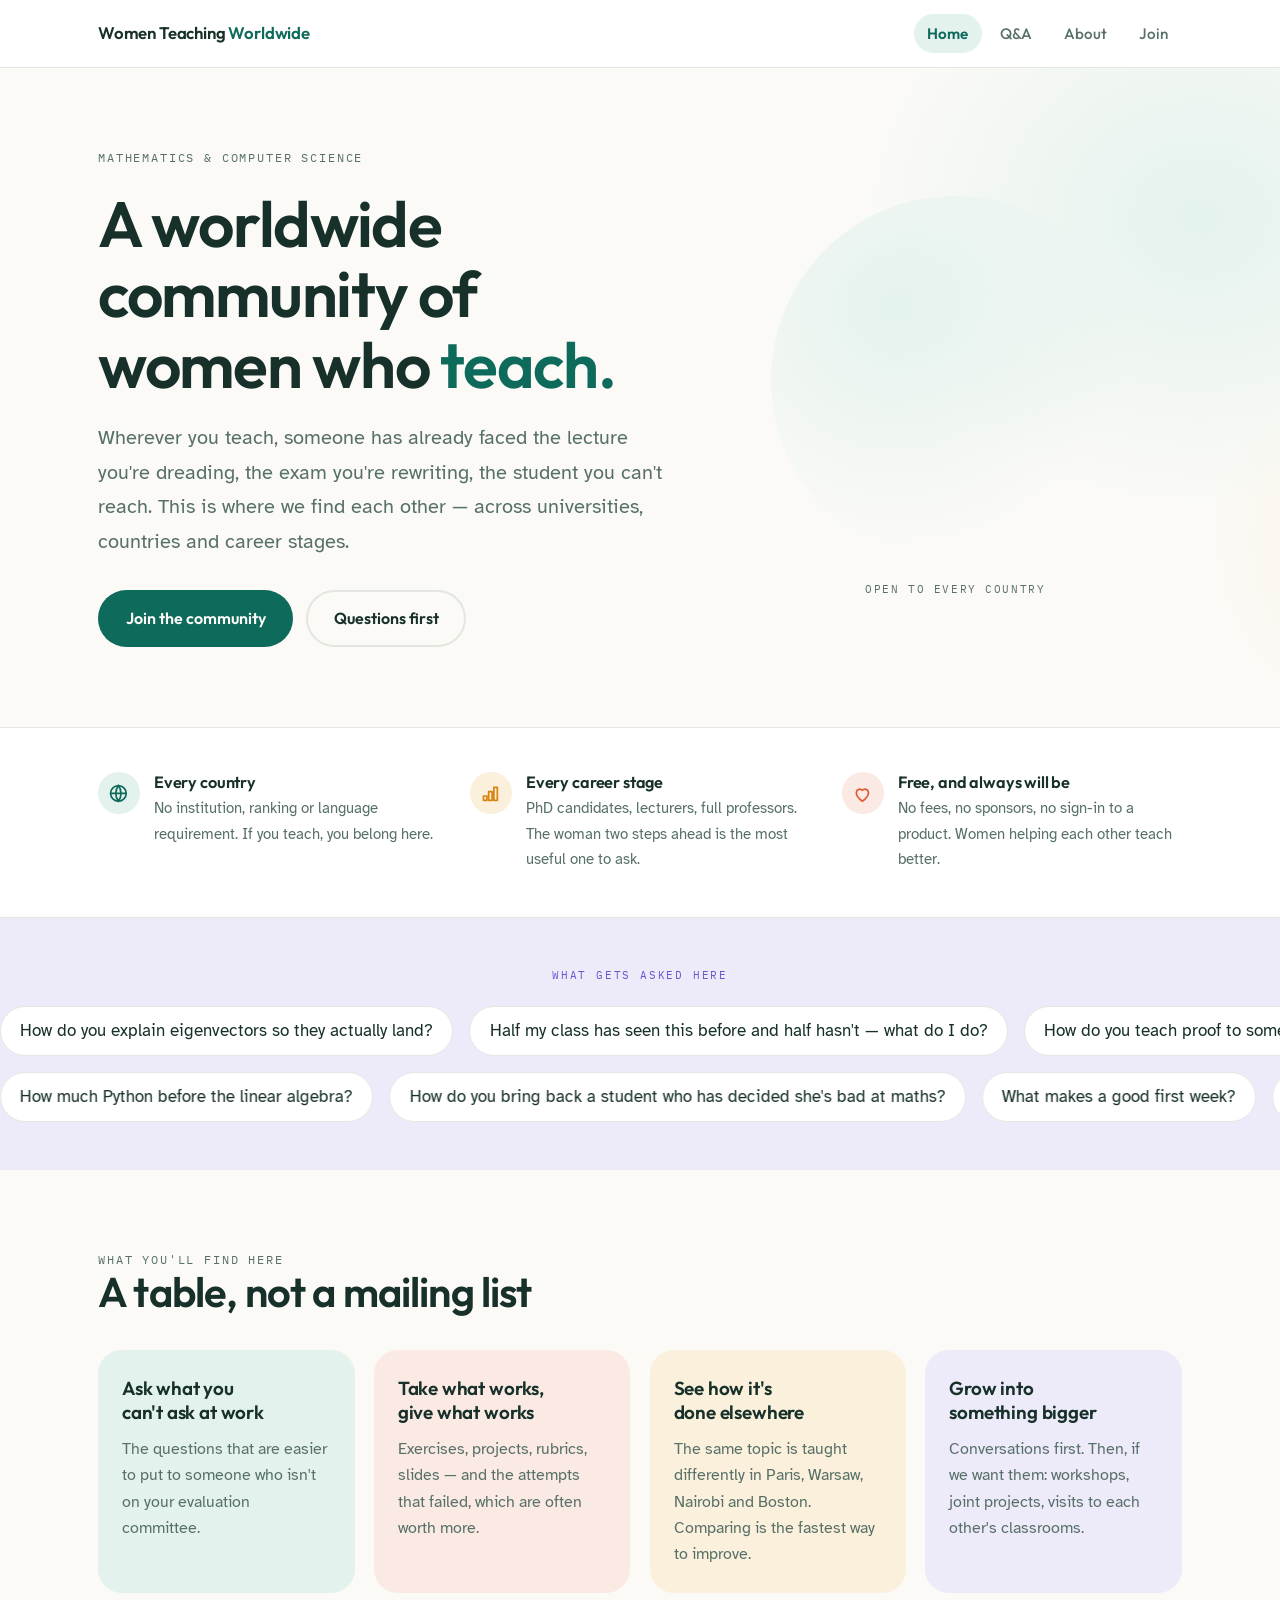
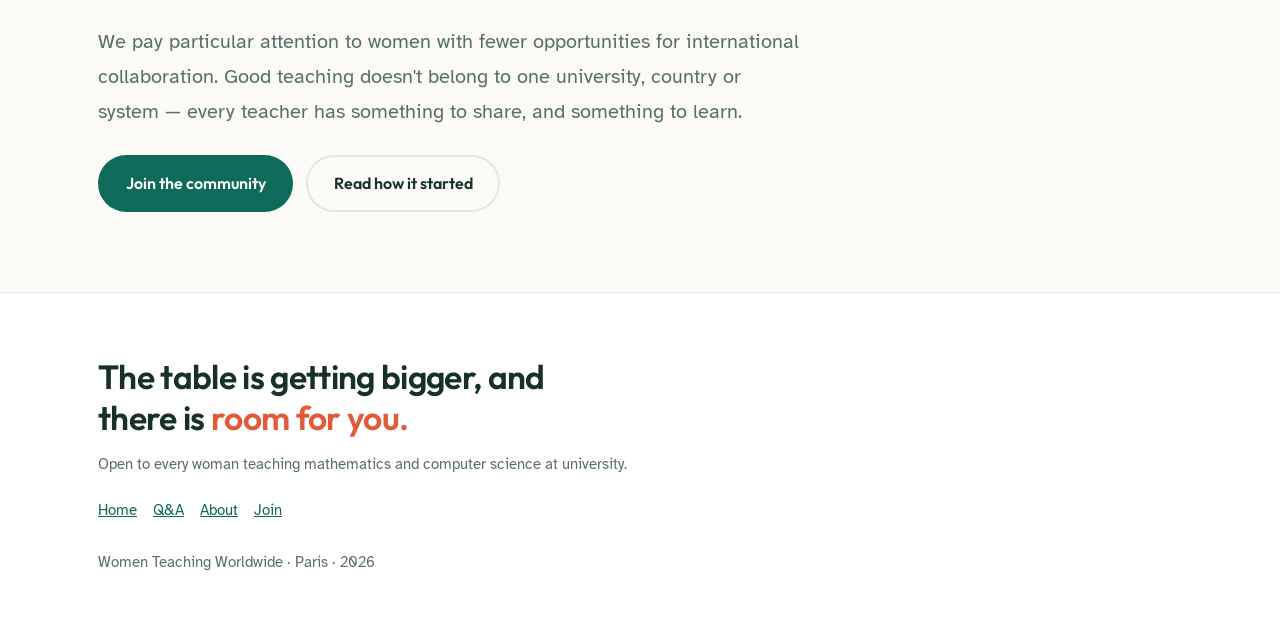
==== docs/index.html @ 77af55a8 "Drop monthly lunch, add WhatsApp and logo options, rewrite README" ====
<!doctype html>
<html lang="en">
<head>
<meta charset="utf-8">
<meta name="viewport" content="width=device-width,initial-scale=1,viewport-fit=cover">
<title>A worldwide community of women who teach · Women Teaching Worldwide</title>
<meta name="description" content="Open to every woman teaching mathematics and computer science at university.">
<meta property="og:title" content="A worldwide community of women who teach · Women Teaching Worldwide">
<meta property="og:description" content="Open to every woman teaching mathematics and computer science at university.">
<meta property="og:type" content="website">
<link rel="icon" href="data:image/svg+xml,<svg xmlns='http://www.w3.org/2000/svg' viewBox='0 0 32 32'><circle cx='16' cy='16' r='13' fill='none' stroke='%230E6A5B' stroke-width='3'/><circle cx='16' cy='16' r='4' fill='%23E25B38'/></svg>">
<link rel="preconnect" href="https://fonts.googleapis.com">
<link rel="preconnect" href="https://fonts.gstatic.com" crossorigin>
<link rel="stylesheet" href="https://fonts.googleapis.com/css2?family=Outfit:wght@400;500;600;700&family=Atkinson+Hyperlegible:ital,wght@0,400;0,700;1,400&family=IBM+Plex+Mono:wght@400;500&display=swap">
<link rel="stylesheet" href="static/style.css">
</head>
<body>

<header class="topbar">
  <div class="wrap">
    <a class="brand" href="index.html">Women Teaching <span>Worldwide</span></a>
    <nav class="nav"><a href="index.html" aria-current="page">Home</a><a href="qa.html">Q&A</a><a href="about.html">About</a><a href="join.html">Join</a></nav>
  </div>
</header>

<main>
<section class="welcome">
  <div class="wrap">
    <div class="welcome-grid">
      <div class="welcome-copy">
        <p class="eyebrow">Mathematics &amp; computer science</p>
        <h1>A worldwide community of women who <span class="hl">teach.</span></h1>
        <p class="lead">Wherever you teach, someone has already faced the lecture you're dreading, the exam you're rewriting, the student you can't reach. This is where we find each other — across universities, countries and career stages.</p>
        <div class="cta-row">
          <a class="btn btn-primary" href="join.html">Join the community</a>
          <a class="btn btn-ghost" href="qa.html">Questions first</a>
        </div>
      </div>
      <div class="globe-box">
        <div class="globe-shell"><canvas id="globe" aria-hidden="true"></canvas></div>
        <p class="globe-cap">Open to every country</p>
      </div>
    </div>
  </div>
</section>

<section class="promise">
  <div class="wrap">
    <div class="promise-grid">
      <div class="promise-item">
        <span class="pin" style="background:var(--wash-green)">
          <svg viewBox="0 0 24 24" fill="none" stroke="var(--green)" stroke-width="2" stroke-linecap="round" aria-hidden="true">
            <circle cx="12" cy="12" r="9"></circle><path d="M3 12h18"></path><path d="M12 3a15 15 0 0 1 0 18a15 15 0 0 1 0-18z"></path>
          </svg>
        </span>
        <div>
          <h3>Every country</h3>
          <p>No institution, ranking or language requirement. If you teach, you belong here.</p>
        </div>
      </div>
      <div class="promise-item">
        <span class="pin" style="background:var(--wash-mango)">
          <svg viewBox="0 0 24 24" fill="none" stroke="var(--mango)" stroke-width="2" stroke-linecap="round" stroke-linejoin="round" aria-hidden="true">
            <path d="M4 20h4v-5H4z"></path><path d="M10 20h4V10h-4z"></path><path d="M16 20h4V5h-4z"></path>
          </svg>
        </span>
        <div>
          <h3>Every career stage</h3>
          <p>PhD candidates, lecturers, full professors. The woman two steps ahead is the most useful one to ask.</p>
        </div>
      </div>
      <div class="promise-item">
        <span class="pin" style="background:var(--wash-coral)">
          <svg viewBox="0 0 24 24" fill="none" stroke="var(--coral)" stroke-width="2" stroke-linecap="round" stroke-linejoin="round" aria-hidden="true">
            <path d="M12 21s-7-4.6-7-10a4 4 0 0 1 7-2.6A4 4 0 0 1 19 11c0 5.4-7 10-7 10z"></path>
          </svg>
        </span>
        <div>
          <h3>Free, and always will be</h3>
          <p>No fees, no sponsors, no sign-in to a product. Women helping each other teach better.</p>
        </div>
      </div>
    </div>
  </div>
</section>

<section class="questions" aria-label="Questions members bring to the community">
  <p class="q-label">What gets asked here</p>
  <div class="track track-a">
    <span class="q">How do you explain eigenvectors so they actually land?</span>
    <span class="q">Half my class has seen this before and half hasn't — what do I do?</span>
    <span class="q">How do you teach proof to someone who has never written one?</span>
    <span class="q" aria-hidden="true">How do you explain eigenvectors so they actually land?</span>
    <span class="q" aria-hidden="true">Half my class has seen this before and half hasn't — what do I do?</span>
    <span class="q" aria-hidden="true">How do you teach proof to someone who has never written one?</span>
  </div>
  <div class="track track-b">
    <span class="q">How much Python before the linear algebra?</span>
    <span class="q">How do you bring back a student who has decided she's bad at maths?</span>
    <span class="q">What makes a good first week?</span>
    <span class="q" aria-hidden="true">How much Python before the linear algebra?</span>
    <span class="q" aria-hidden="true">How do you bring back a student who has decided she's bad at maths?</span>
    <span class="q" aria-hidden="true">What makes a good first week?</span>
  </div>
</section>

<section id="offer">
  <div class="wrap">
    <p class="eyebrow">What you'll find here</p>
    <h2>A table, not a mailing list</h2>
    <div class="cards">
      <div class="card-soft c-green">
        <h3>Ask what you can't ask at work</h3>
        <p>The questions that are easier to put to someone who isn't on your evaluation committee.</p>
      </div>
      <div class="card-soft c-coral">
        <h3>Take what works, give what works</h3>
        <p>Exercises, projects, rubrics, slides — and the attempts that failed, which are often worth more.</p>
      </div>
      <div class="card-soft c-mango">
        <h3>See how it's done elsewhere</h3>
        <p>The same topic is taught differently in Paris, Warsaw, Nairobi and Boston. Comparing is the fastest way to improve.</p>
      </div>
      <div class="card-soft c-lilac">
        <h3>Grow into something bigger</h3>
        <p>Conversations first. Then, if we want them: workshops, joint projects, visits to each other's classrooms.</p>
      </div>
    </div>
    <p class="lead" style="margin-top:2rem;max-width:44rem">We pay particular attention to women with fewer opportunities for international collaboration. Good teaching doesn't belong to one university, country or system — every teacher has something to share, and something to learn.</p>
    <div class="cta-row" style="margin-top:1.6rem">
      <a class="btn btn-primary" href="join.html">Join the community</a>
      <a class="btn btn-ghost" href="about.html">Read how it started</a>
    </div>
  </div>
</section>

</main>

<footer>
  <div class="wrap">
    <p class="sig">The table is getting bigger, and there is <em>room for you.</em></p>
    <p>Open to every woman teaching mathematics and computer science at university.</p>
    <nav class="foot-nav"><a href="index.html" aria-current="page">Home</a><a href="qa.html">Q&A</a><a href="about.html">About</a><a href="join.html">Join</a></nav>
    <p style="margin-top:.8rem">Women Teaching Worldwide · Paris · 2026</p>

  </div>
</footer>

<script src="static/globe.js"></script>
<script src="static/join.js"></script>
</body>
</html>
---- docs/static/style.css ----
/* Women Teaching Worldwide — one stylesheet for every page. */
:root{
  --bg:#FBFAF6; --surface:#FFFFFF; --line:#E4E7E1;
  --ink:#17302A; --ink-soft:#577068;
  --green:#0E6A5B; --coral:#E25B38; --mango:#D98511; --lilac:#6A57CE;
  --wash-green:#E4F2EE; --wash-coral:#FBEAE4; --wash-mango:#FBF0DC; --wash-lilac:#EDEAFA;
  --globe-dot:#0E6A5B;
  --display:"Outfit","Segoe UI",system-ui,sans-serif;
  --body:"Atkinson Hyperlegible","Helvetica Neue",Arial,sans-serif;
  --mono:"IBM Plex Mono",ui-monospace,Menlo,monospace;
  --maxw:70rem; --col:36rem;
  color-scheme:light;
}
@media (prefers-color-scheme:dark){
  :root:not([data-theme="light"]){
    --bg:#101614; --surface:#18211E; --line:#2A3632;
    --ink:#ECF3F0; --ink-soft:#9DB3AC;
    --green:#4FC7AE; --coral:#FF8E6B; --mango:#F3BD5E; --lilac:#A99BF2;
    --wash-green:#152824; --wash-coral:#2B1D18; --wash-mango:#2A2318; --wash-lilac:#1F1C33;
    --globe-dot:#4FC7AE;
    color-scheme:dark;
  }
}
*{box-sizing:border-box}
html,body{margin:0;padding:0}
body{
  background:var(--bg);color:var(--ink);
  font-family:var(--body);font-size:1.0625rem;line-height:1.7;
  -webkit-font-smoothing:antialiased;overflow-x:hidden;
}
img{max-width:100%}
.wrap{max-width:var(--maxw);margin-inline:auto;padding-inline:max(18px,env(safe-area-inset-left,0px))}
section > .wrap{padding-block:clamp(3rem,7vw,5rem)}
h1,h2,h3{font-family:var(--display);margin:0;text-wrap:balance;line-height:1.1;letter-spacing:-.02em}
h1{font-size:clamp(2.3rem,6vw,4rem);font-weight:600}
h2{font-size:clamp(1.7rem,3.8vw,2.6rem);font-weight:600}
h3{font-size:1.18rem;font-weight:600;line-height:1.3;letter-spacing:-.01em}
p{margin:0}
a{color:var(--green)}
.eyebrow{font-family:var(--mono);font-size:.72rem;letter-spacing:.16em;text-transform:uppercase;color:var(--ink-soft);margin:0}
.lead{font-size:clamp(1.08rem,2.1vw,1.28rem);color:var(--ink-soft);max-width:var(--col)}
.prose{display:flex;flex-direction:column;gap:1.1rem;max-width:var(--col)}
.prose p{color:var(--ink-soft)}
.prose p.strong{color:var(--ink);font-weight:700}

/* nav */
.topbar{background:var(--surface);border-bottom:1px solid var(--line);position:sticky;top:0;z-index:20}
.topbar .wrap{display:flex;align-items:center;justify-content:space-between;gap:1rem;padding-block:.9rem;flex-wrap:wrap}
.brand{font-family:var(--display);font-weight:600;font-size:1.05rem;color:var(--ink);text-decoration:none;letter-spacing:-.01em}
.brand span{color:var(--green)}
.nav{display:flex;gap:.3rem;flex-wrap:wrap}
.nav a{
  font-family:var(--display);font-weight:500;font-size:.95rem;color:var(--ink-soft);
  text-decoration:none;padding:.4rem .85rem;border-radius:2rem;
}
.nav a:hover{background:var(--wash-green);color:var(--green)}
.nav a[aria-current="page"]{background:var(--wash-green);color:var(--green);font-weight:600}

.btn{
  display:inline-block;font-family:var(--display);font-size:1rem;font-weight:600;
  padding:.8rem 1.6rem;border-radius:2.5rem;text-decoration:none;border:2px solid transparent;
  transition:transform .14s ease,border-color .14s ease,color .14s ease;cursor:pointer;
}
.btn:hover{transform:translateY(-2px)}
.btn-primary{background:var(--green);color:#FBFAF6}
@media (prefers-color-scheme:dark){:root:not([data-theme="light"]) .btn-primary{color:#101614}}
.btn-ghost{border-color:var(--line);color:var(--ink)}
.btn-ghost:hover{border-color:var(--green);color:var(--green)}
.cta-row{display:flex;flex-wrap:wrap;gap:.8rem;margin-top:.6rem}

/* welcome */
.welcome{position:relative;overflow:hidden}
.welcome::before{
  content:"";position:absolute;inset:-20% -20% auto auto;width:70rem;height:50rem;z-index:-1;
  background:radial-gradient(30rem 26rem at 70% 35%,var(--wash-green),transparent 70%),
             radial-gradient(24rem 20rem at 95% 75%,var(--wash-mango),transparent 70%);
}
.welcome-grid{display:grid;grid-template-columns:minmax(0,1.25fr) minmax(0,1fr);gap:clamp(2rem,5vw,4rem);align-items:center}
.welcome-copy{display:flex;flex-direction:column;gap:1.3rem;min-width:0}
.welcome h1 .hl{color:var(--green)}
.globe-box{min-width:0;display:flex;flex-direction:column;align-items:center;gap:1rem}
.globe-shell{position:relative;width:100%;max-width:23rem;aspect-ratio:1;border-radius:50%;
  background:radial-gradient(circle at 34% 30%,var(--wash-green),transparent 68%)}
.globe-shell canvas{width:100%;height:100%;display:block}
.globe-cap{font-family:var(--mono);font-size:.7rem;letter-spacing:.14em;text-transform:uppercase;color:var(--ink-soft);text-align:center}

/* promise */
.promise{background:var(--surface);border-block:1px solid var(--line)}
.promise > .wrap{padding-block:clamp(2rem,4vw,2.75rem)}
.promise-grid{display:grid;grid-template-columns:repeat(auto-fit,minmax(14rem,1fr));gap:1.5rem 2rem}
.promise-item{display:flex;gap:.9rem;align-items:flex-start;min-width:0}
.pin{flex:0 0 2.6rem;width:2.6rem;height:2.6rem;border-radius:50%;display:grid;place-items:center}
.pin svg{width:1.3rem;height:1.3rem;display:block}
.promise-item p{font-size:.95rem;color:var(--ink-soft)}
.promise-item h3{font-size:1.02rem;margin-bottom:.15rem}

/* cards */
.cards{display:grid;grid-template-columns:repeat(auto-fit,minmax(16rem,1fr));gap:1.2rem;margin-top:2.2rem}
.card-soft{border-radius:1.5rem;padding:1.6rem 1.5rem;display:flex;flex-direction:column;gap:.7rem;min-width:0}
.card-soft p{font-size:.97rem;color:var(--ink-soft)}
.c-green{background:var(--wash-green)}
.c-coral{background:var(--wash-coral)}
.c-mango{background:var(--wash-mango)}
.c-lilac{background:var(--wash-lilac)}

/* questions marquee */
.questions{background:var(--wash-lilac);overflow:hidden;position:relative;padding-block:clamp(2.2rem,4vw,3rem)}
.q-label{font-family:var(--mono);font-size:.7rem;letter-spacing:.16em;text-transform:uppercase;color:var(--lilac);text-align:center;margin:0 0 1.3rem}
.track{display:flex;width:max-content;gap:1rem;will-change:transform}
.track-a{animation:slide 58s linear infinite}
.track-b{animation:slide 72s linear infinite reverse;margin-top:1rem}
@keyframes slide{from{transform:translateX(0)}to{transform:translateX(-50%)}}
.questions:hover .track{animation-play-state:paused}
.q{font-family:var(--body);font-size:clamp(.92rem,1.8vw,1.05rem);white-space:nowrap;color:var(--ink);
  background:var(--surface);border:1px solid var(--line);border-radius:2rem;padding:.6rem 1.2rem}

/* story */
.story{background:var(--surface);border-block:1px solid var(--line)}
.quote{font-family:var(--display);font-weight:500;font-size:clamp(1.35rem,3.2vw,2rem);line-height:1.3;
  color:var(--ink);max-width:40rem;margin:1.6rem 0;padding:1.4rem 1.6rem;
  background:var(--wash-coral);border-radius:1.25rem 1.25rem 1.25rem .35rem}

/* people */
.people{display:grid;grid-template-columns:repeat(auto-fit,minmax(16rem,1fr));gap:2rem;margin-top:2.4rem}
.person{display:flex;gap:1.2rem;align-items:center;min-width:0}
.portrait{width:7rem;height:7rem;flex:0 0 7rem;border-radius:50%;overflow:hidden;background:var(--wash-mango);
  display:grid;place-items:center;border:4px solid var(--surface);box-shadow:0 10px 26px -16px rgba(0,0,0,.45)}
.portrait img{width:100%;height:100%;object-fit:cover;display:block}
.portrait span{font-family:var(--display);font-weight:600;font-size:1.9rem;color:var(--mango)}
.person-body{min-width:0;display:flex;flex-direction:column;gap:.25rem}
.person-role{font-family:var(--mono);font-size:.7rem;letter-spacing:.12em;text-transform:uppercase;color:var(--green)}
.person-body p:last-child{color:var(--ink-soft);font-size:.95rem}

/* q&a */
.qa-list{margin-top:2rem;display:flex;flex-direction:column;gap:.7rem;max-width:48rem}
details.qa{background:var(--surface);border:1px solid var(--line);border-radius:1rem;padding:0}
details.qa[open]{border-color:var(--green)}
details.qa summary{
  font-family:var(--display);font-weight:600;font-size:1.05rem;color:var(--ink);
  padding:1rem 1.3rem;cursor:pointer;list-style:none;display:flex;justify-content:space-between;gap:1rem;align-items:center;
}
details.qa summary::-webkit-details-marker{display:none}
details.qa summary::after{content:"+";font-family:var(--mono);color:var(--green);font-size:1.3rem;line-height:1;flex:0 0 auto}
details.qa[open] summary::after{content:"\2013"}
details.qa .answer{padding:0 1.3rem 1.2rem;color:var(--ink-soft);font-size:.99rem}
details.qa .answer p + p{margin-top:.8rem}
.qa-group{margin-top:2.5rem}
.qa-group h2{font-size:clamp(1.3rem,2.6vw,1.7rem)}

/* connect */
.connect{background:var(--wash-green)}
.connect .note{margin-top:1.5rem;padding:1.1rem 1.3rem;background:var(--surface);border-radius:1rem;
  font-size:.95rem;color:var(--ink-soft);max-width:44rem}
.chips{display:flex;flex-wrap:wrap;gap:.6rem;margin-top:1.2rem}
.chip{font-family:var(--display);font-weight:500;font-size:.92rem;padding:.5rem 1.1rem;border-radius:2rem;
  background:var(--surface);border:1px solid var(--line);color:var(--ink)}

/* form */
.card{background:var(--surface);border:1px solid var(--line);border-radius:1.5rem;
  padding:clamp(1.4rem,4vw,2.4rem);margin-top:2.2rem;max-width:46rem;
  box-shadow:0 30px 70px -50px rgba(0,0,0,.5)}
.field-grid{display:grid;grid-template-columns:repeat(auto-fit,minmax(13rem,1fr));gap:1.1rem}
.field{display:flex;flex-direction:column;gap:.4rem;min-width:0}
.field.full{grid-column:1/-1}
label,legend{font-family:var(--mono);font-size:.7rem;letter-spacing:.12em;text-transform:uppercase;color:var(--ink-soft)}
input[type=text],input[type=email],select,textarea{
  font-family:var(--body);font-size:1rem;color:var(--ink);background:var(--bg);
  border:1px solid var(--line);border-radius:.75rem;padding:.72rem .85rem;width:100%}
textarea{resize:vertical;min-height:5.5rem}
input:focus-visible,select:focus-visible,textarea:focus-visible,button:focus-visible,a:focus-visible,summary:focus-visible{
  outline:2px solid var(--green);outline-offset:2px}
fieldset{border:0;padding:0;margin:0;min-width:0}
.checks{display:flex;flex-wrap:wrap;gap:.55rem;margin-top:.6rem}
.checks label{display:inline-flex;align-items:center;gap:.5rem;font-family:var(--body);
  font-size:.92rem;text-transform:none;letter-spacing:0;color:var(--ink);
  border:1px solid var(--line);border-radius:2rem;padding:.42rem .95rem;cursor:pointer}
.checks label:hover{border-color:var(--green);background:var(--wash-green)}
.checks input{accent-color:var(--green);margin:0}
.form-foot{display:flex;flex-wrap:wrap;gap:.9rem;align-items:center;margin-top:1.6rem}
.status{font-size:.92rem;color:var(--ink-soft)}
.privacy{margin-top:1.6rem;padding-top:1.4rem;border-top:1px solid var(--line);font-size:.85rem;line-height:1.65;color:var(--ink-soft)}
.privacy strong{font-family:var(--mono);font-size:.7rem;letter-spacing:.12em;text-transform:uppercase;color:var(--green);display:block;margin-bottom:.5rem;font-weight:500}

/* contact */
.contact{background:var(--wash-mango)}
.contact-grid{display:grid;grid-template-columns:repeat(auto-fit,minmax(16rem,1fr));gap:1.2rem;margin-top:2rem}
.contact-card{background:var(--surface);border-radius:1.5rem;padding:1.7rem 1.6rem;min-width:0;display:flex;flex-direction:column;gap:.6rem}
.contact-card p{font-size:.97rem;color:var(--ink-soft)}
.mailbox{font-family:var(--mono);font-size:.9rem;background:var(--bg);border:1px solid var(--line);
  border-radius:.6rem;padding:.65rem .8rem;user-select:all;overflow-wrap:anywhere;color:var(--ink)}

/* footer */
footer{background:var(--surface);border-top:1px solid var(--line)}
footer .wrap{padding-block:clamp(2.5rem,6vw,4rem);display:flex;flex-direction:column;gap:.9rem;align-items:flex-start}
footer p{font-size:.92rem;color:var(--ink-soft)}
.sig{font-family:var(--display);font-weight:600;font-size:clamp(1.4rem,3.6vw,2.1rem);line-height:1.2;color:var(--ink);max-width:24ch;letter-spacing:-.02em}
.sig em{color:var(--coral);font-style:normal}
.foot-nav{display:flex;gap:1rem;flex-wrap:wrap;margin-top:.4rem}
.foot-nav a{font-size:.92rem}

@media (max-width:52rem){
  .welcome-grid{grid-template-columns:1fr}
  .globe-box{order:-1}
  .globe-shell{max-width:15rem}
}
@media (prefers-reduced-motion:reduce){
  *{animation:none!important;transition:none!important}
  .track{width:auto;flex-wrap:wrap;justify-content:center}
  .q{white-space:normal}
}

/* optional partner / institution logo in the footer */
.partner{display:flex;align-items:center;gap:.9rem;flex-wrap:wrap;margin-top:1.2rem;padding-top:1.2rem;border-top:1px solid var(--line);width:100%}
.partner img.partner-logo{height:2.6rem;width:auto;max-width:12rem;object-fit:contain}
@media (prefers-color-scheme:dark){:root:not([data-theme="light"]) .partner img.partner-logo{filter:brightness(0) invert(1);opacity:.85}}
.logo-caption{font-family:var(--mono);font-size:.7rem;letter-spacing:.12em;text-transform:uppercase;color:var(--ink-soft);margin:0}
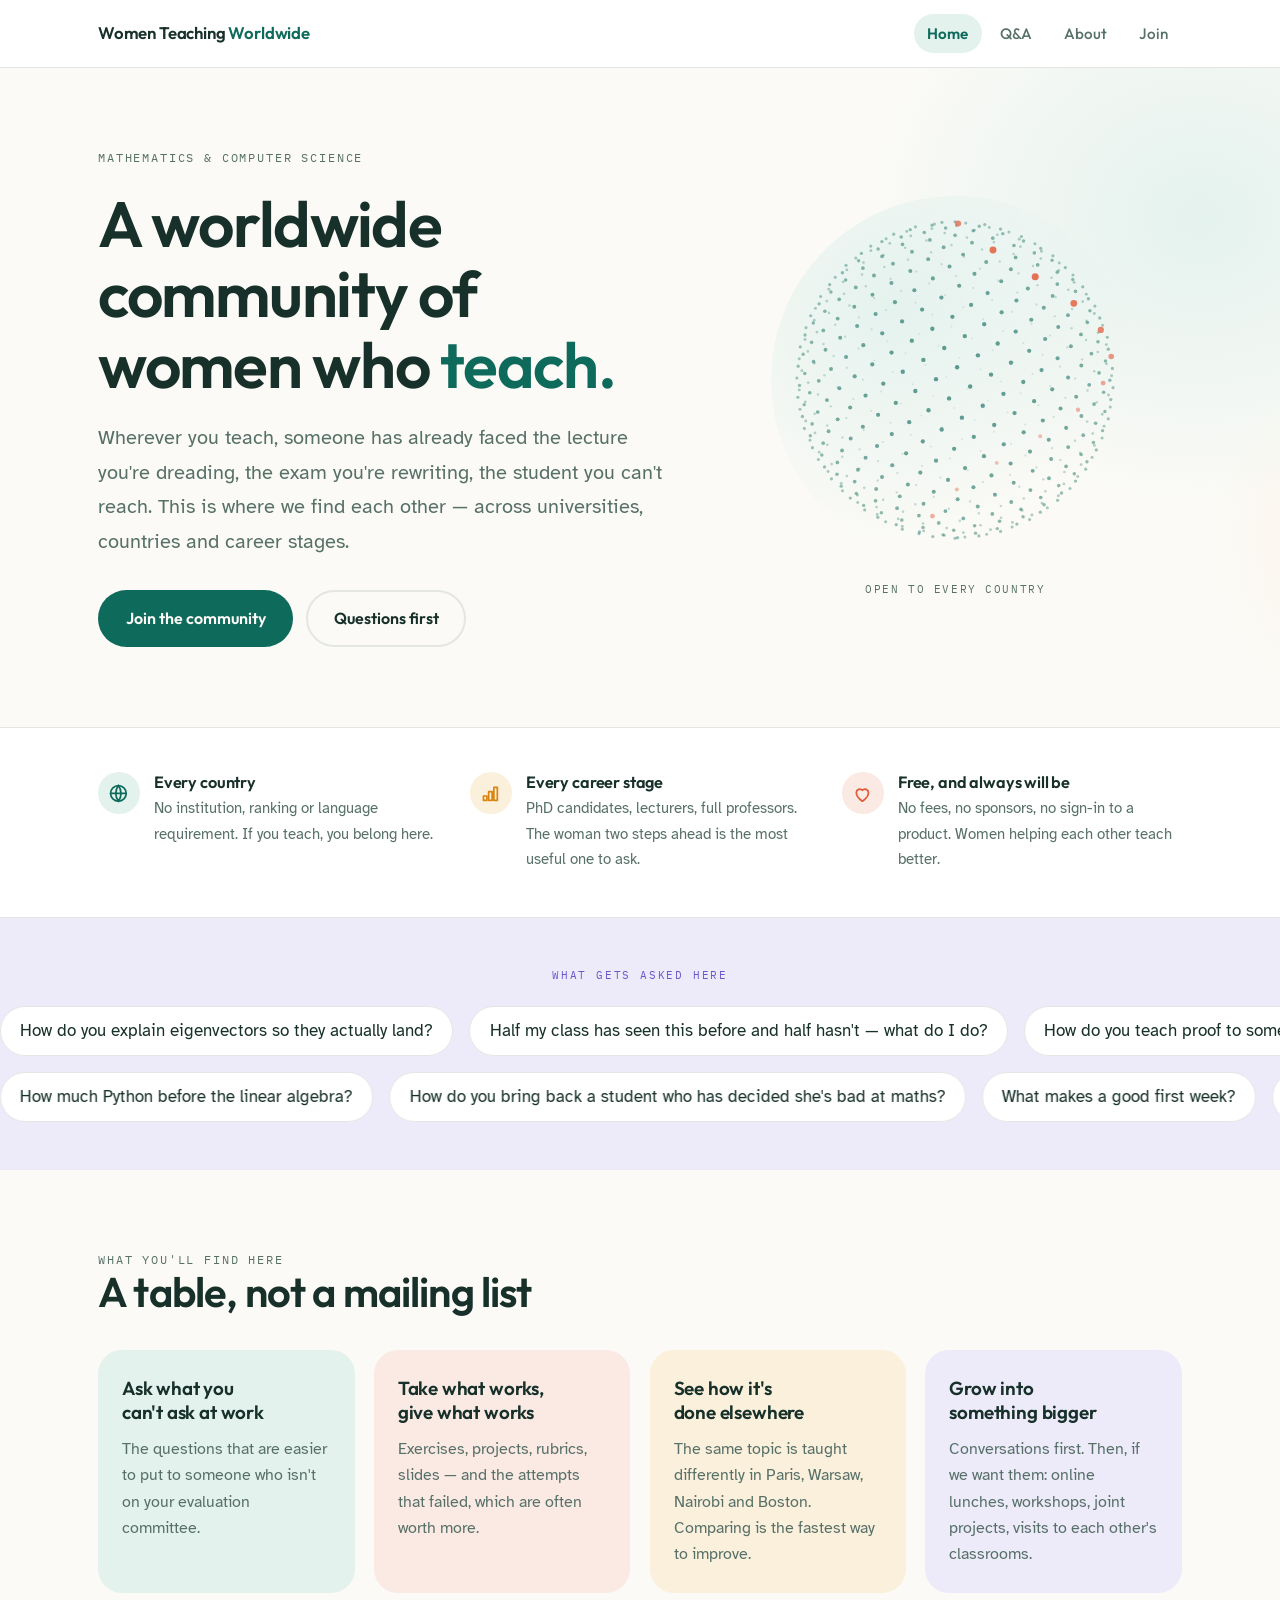
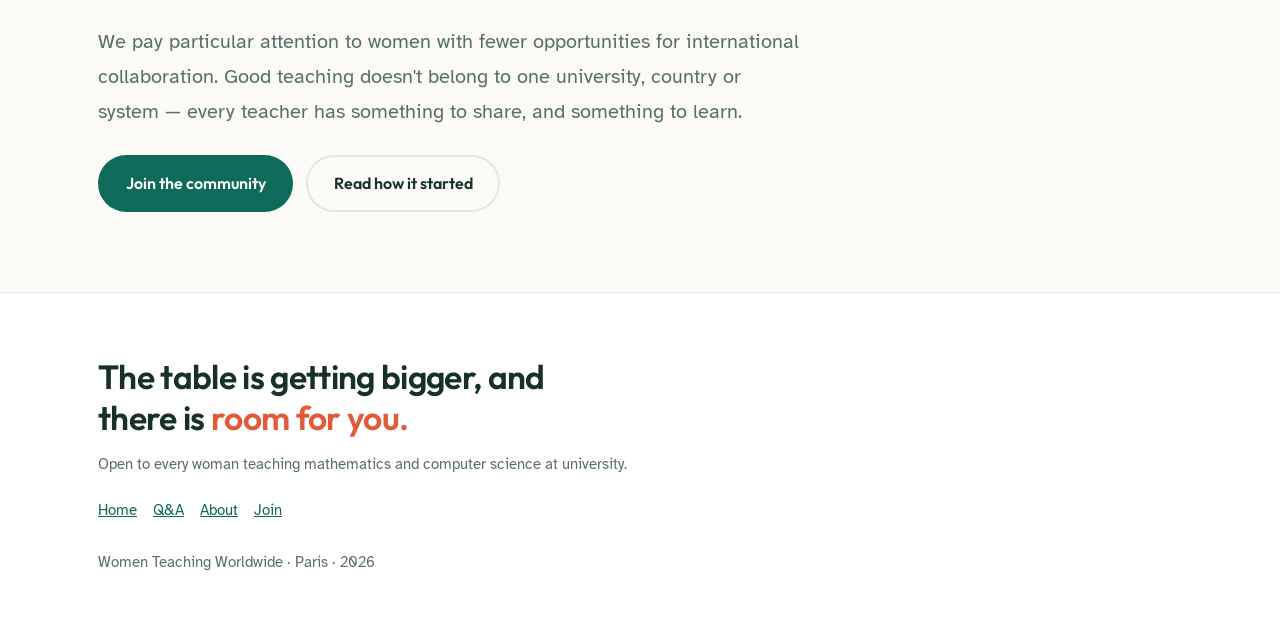
==== commit 211ae7c9: "Add Women Teaching Worldwide website A four-page static site (home, Q&A, about, join) generated by a" ====
--- a/docs/index.html
+++ b/docs/index.html
@@ -123,7 +123,7 @@
       </div>
       <div class="card-soft c-lilac">
         <h3>Grow into something bigger</h3>
-        <p>Conversations first. Then, if we want them: workshops, joint projects, visits to each other's classrooms.</p>
+        <p>Conversations first. Then, if we want them: online lunches, workshops, joint projects, visits to each other's classrooms.</p>
       </div>
     </div>
     <p class="lead" style="margin-top:2rem;max-width:44rem">We pay particular attention to women with fewer opportunities for international collaboration. Good teaching doesn't belong to one university, country or system — every teacher has something to share, and something to learn.</p>
@@ -142,7 +142,6 @@
     <p>Open to every woman teaching mathematics and computer science at university.</p>
     <nav class="foot-nav"><a href="index.html" aria-current="page">Home</a><a href="qa.html">Q&A</a><a href="about.html">About</a><a href="join.html">Join</a></nav>
     <p style="margin-top:.8rem">Women Teaching Worldwide · Paris · 2026</p>
-
   </div>
 </footer>
 
--- a/docs/static/style.css
+++ b/docs/static/style.css
@@ -208,9 +208,3 @@
   .track{width:auto;flex-wrap:wrap;justify-content:center}
   .q{white-space:normal}
 }
-
-/* optional partner / institution logo in the footer */
-.partner{display:flex;align-items:center;gap:.9rem;flex-wrap:wrap;margin-top:1.2rem;padding-top:1.2rem;border-top:1px solid var(--line);width:100%}
-.partner img.partner-logo{height:2.6rem;width:auto;max-width:12rem;object-fit:contain}
-@media (prefers-color-scheme:dark){:root:not([data-theme="light"]) .partner img.partner-logo{filter:brightness(0) invert(1);opacity:.85}}
-.logo-caption{font-family:var(--mono);font-size:.7rem;letter-spacing:.12em;text-transform:uppercase;color:var(--ink-soft);margin:0}
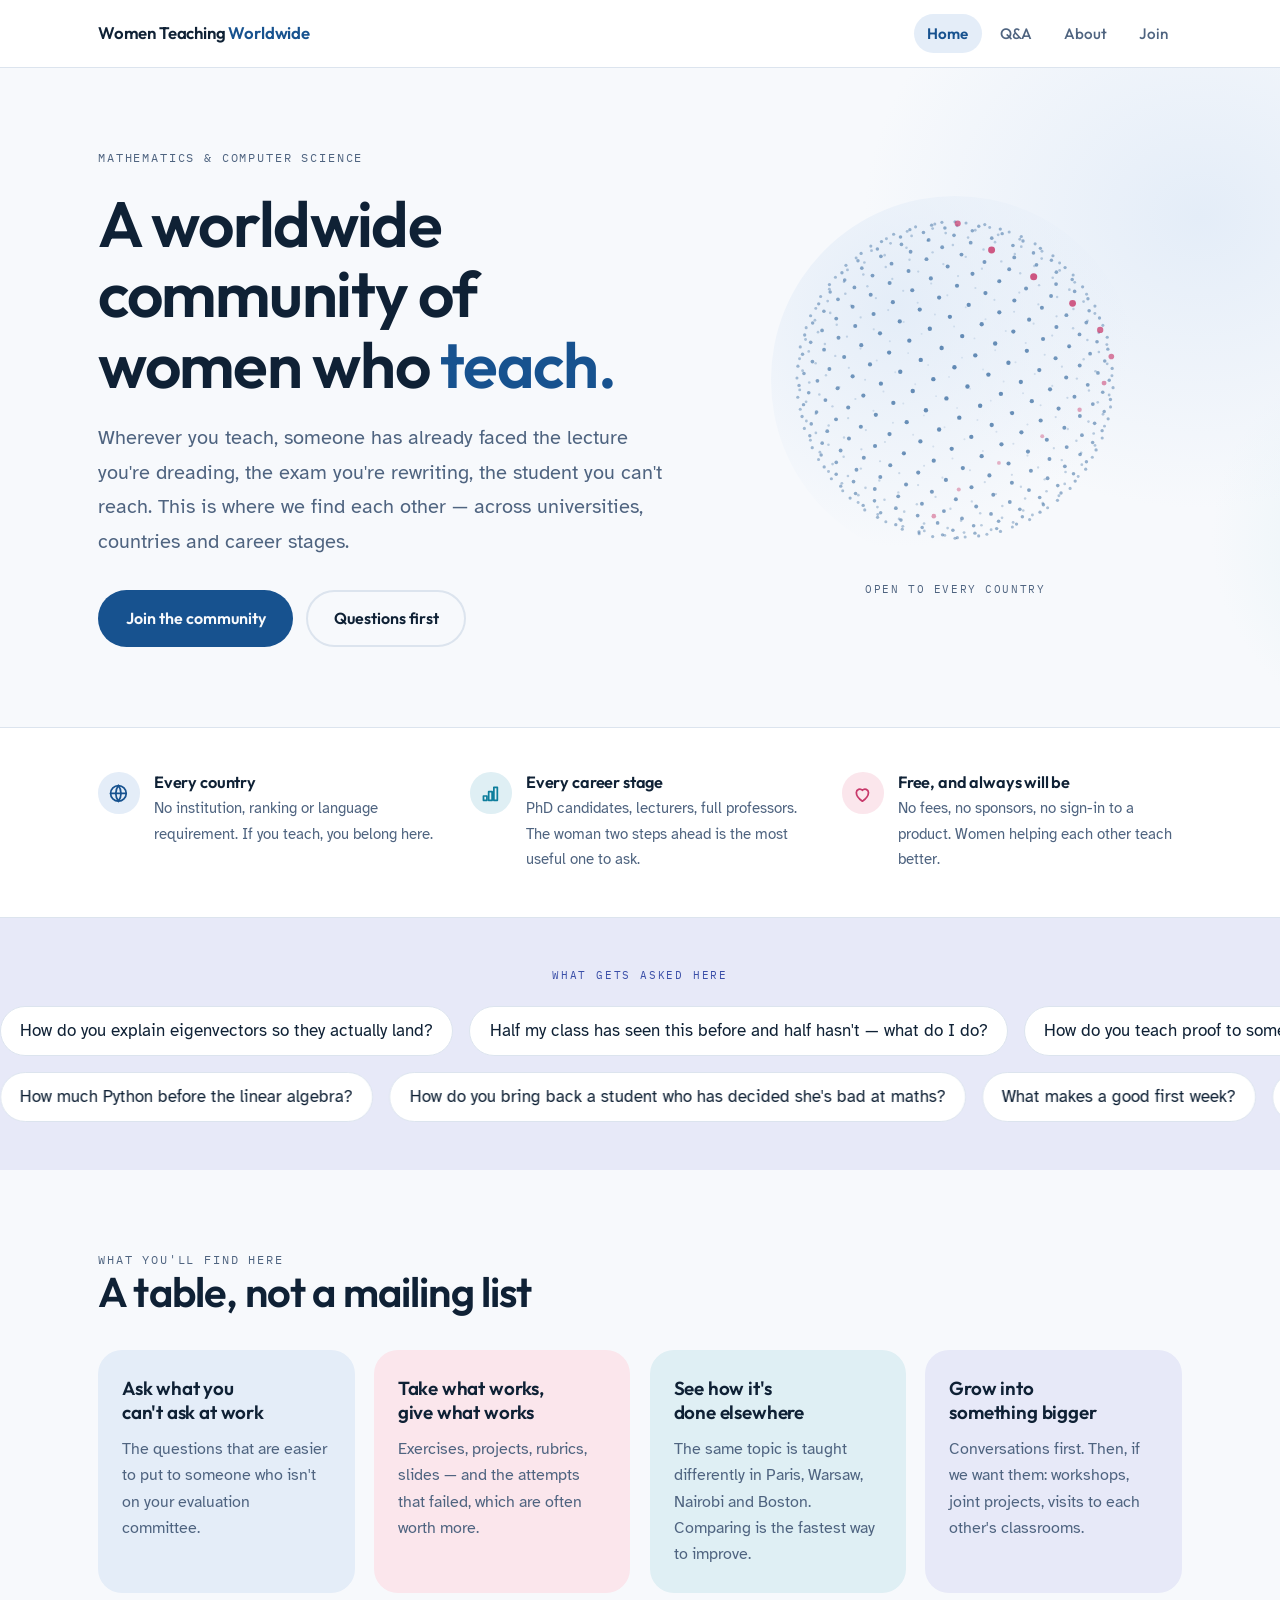
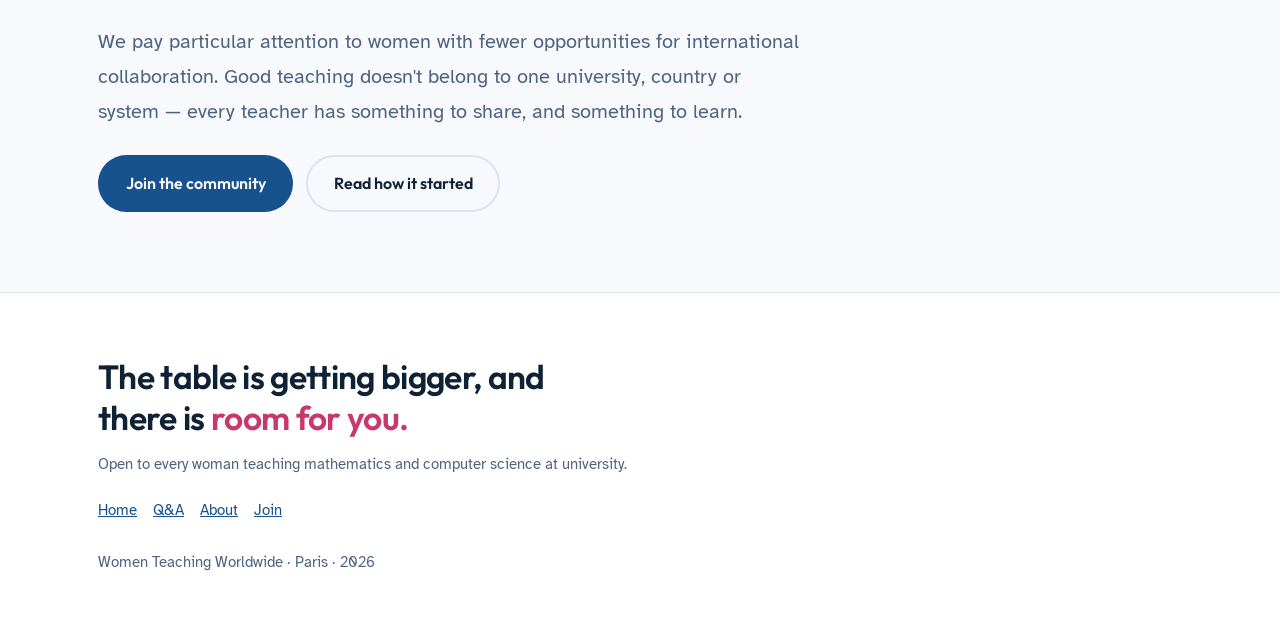
==== commit 5a29ea42: "Recolour the site to a blue palette" ====
--- a/docs/index.html
+++ b/docs/index.html
@@ -48,8 +48,8 @@
   <div class="wrap">
     <div class="promise-grid">
       <div class="promise-item">
-        <span class="pin" style="background:var(--wash-green)">
-          <svg viewBox="0 0 24 24" fill="none" stroke="var(--green)" stroke-width="2" stroke-linecap="round" aria-hidden="true">
+        <span class="pin" style="background:var(--wash-blue)">
+          <svg viewBox="0 0 24 24" fill="none" stroke="var(--blue)" stroke-width="2" stroke-linecap="round" aria-hidden="true">
             <circle cx="12" cy="12" r="9"></circle><path d="M3 12h18"></path><path d="M12 3a15 15 0 0 1 0 18a15 15 0 0 1 0-18z"></path>
           </svg>
         </span>
@@ -59,8 +59,8 @@
         </div>
       </div>
       <div class="promise-item">
-        <span class="pin" style="background:var(--wash-mango)">
-          <svg viewBox="0 0 24 24" fill="none" stroke="var(--mango)" stroke-width="2" stroke-linecap="round" stroke-linejoin="round" aria-hidden="true">
+        <span class="pin" style="background:var(--wash-cyan)">
+          <svg viewBox="0 0 24 24" fill="none" stroke="var(--cyan)" stroke-width="2" stroke-linecap="round" stroke-linejoin="round" aria-hidden="true">
             <path d="M4 20h4v-5H4z"></path><path d="M10 20h4V10h-4z"></path><path d="M16 20h4V5h-4z"></path>
           </svg>
         </span>
@@ -70,8 +70,8 @@
         </div>
       </div>
       <div class="promise-item">
-        <span class="pin" style="background:var(--wash-coral)">
-          <svg viewBox="0 0 24 24" fill="none" stroke="var(--coral)" stroke-width="2" stroke-linecap="round" stroke-linejoin="round" aria-hidden="true">
+        <span class="pin" style="background:var(--wash-rose)">
+          <svg viewBox="0 0 24 24" fill="none" stroke="var(--rose)" stroke-width="2" stroke-linecap="round" stroke-linejoin="round" aria-hidden="true">
             <path d="M12 21s-7-4.6-7-10a4 4 0 0 1 7-2.6A4 4 0 0 1 19 11c0 5.4-7 10-7 10z"></path>
           </svg>
         </span>
@@ -109,21 +109,21 @@
     <p class="eyebrow">What you'll find here</p>
     <h2>A table, not a mailing list</h2>
     <div class="cards">
-      <div class="card-soft c-green">
+      <div class="card-soft c-blue">
         <h3>Ask what you can't ask at work</h3>
         <p>The questions that are easier to put to someone who isn't on your evaluation committee.</p>
       </div>
-      <div class="card-soft c-coral">
+      <div class="card-soft c-rose">
         <h3>Take what works, give what works</h3>
         <p>Exercises, projects, rubrics, slides — and the attempts that failed, which are often worth more.</p>
       </div>
-      <div class="card-soft c-mango">
+      <div class="card-soft c-cyan">
         <h3>See how it's done elsewhere</h3>
         <p>The same topic is taught differently in Paris, Warsaw, Nairobi and Boston. Comparing is the fastest way to improve.</p>
       </div>
-      <div class="card-soft c-lilac">
+      <div class="card-soft c-indigo">
         <h3>Grow into something bigger</h3>
-        <p>Conversations first. Then, if we want them: online lunches, workshops, joint projects, visits to each other's classrooms.</p>
+        <p>Conversations first. Then, if we want them: workshops, joint projects, visits to each other's classrooms.</p>
       </div>
     </div>
     <p class="lead" style="margin-top:2rem;max-width:44rem">We pay particular attention to women with fewer opportunities for international collaboration. Good teaching doesn't belong to one university, country or system — every teacher has something to share, and something to learn.</p>
@@ -142,6 +142,7 @@
     <p>Open to every woman teaching mathematics and computer science at university.</p>
     <nav class="foot-nav"><a href="index.html" aria-current="page">Home</a><a href="qa.html">Q&A</a><a href="about.html">About</a><a href="join.html">Join</a></nav>
     <p style="margin-top:.8rem">Women Teaching Worldwide · Paris · 2026</p>
+
   </div>
 </footer>
 
--- a/docs/static/style.css
+++ b/docs/static/style.css
@@ -1,10 +1,10 @@
 /* Women Teaching Worldwide — one stylesheet for every page. */
 :root{
-  --bg:#FBFAF6; --surface:#FFFFFF; --line:#E4E7E1;
-  --ink:#17302A; --ink-soft:#577068;
-  --green:#0E6A5B; --coral:#E25B38; --mango:#D98511; --lilac:#6A57CE;
-  --wash-green:#E4F2EE; --wash-coral:#FBEAE4; --wash-mango:#FBF0DC; --wash-lilac:#EDEAFA;
-  --globe-dot:#0E6A5B;
+  --bg:#F7F9FC; --surface:#FFFFFF; --line:#DCE4EE;
+  --ink:#0F2135; --ink-soft:#4F6480;
+  --blue:#17528F; --rose:#C8396B; --cyan:#0E7E9C; --indigo:#3B4FA8;
+  --wash-blue:#E4EDF8; --wash-rose:#FBE6EC; --wash-cyan:#DFEFF4; --wash-indigo:#E7E9F8;
+  --globe-dot:#17528F;
   --display:"Outfit","Segoe UI",system-ui,sans-serif;
   --body:"Atkinson Hyperlegible","Helvetica Neue",Arial,sans-serif;
   --mono:"IBM Plex Mono",ui-monospace,Menlo,monospace;
@@ -13,11 +13,11 @@
 }
 @media (prefers-color-scheme:dark){
   :root:not([data-theme="light"]){
-    --bg:#101614; --surface:#18211E; --line:#2A3632;
-    --ink:#ECF3F0; --ink-soft:#9DB3AC;
-    --green:#4FC7AE; --coral:#FF8E6B; --mango:#F3BD5E; --lilac:#A99BF2;
-    --wash-green:#152824; --wash-coral:#2B1D18; --wash-mango:#2A2318; --wash-lilac:#1F1C33;
-    --globe-dot:#4FC7AE;
+    --bg:#0C131D; --surface:#131C28; --line:#253244;
+    --ink:#E9F0F8; --ink-soft:#93A6BC;
+    --blue:#74AEEC; --rose:#F2799F; --cyan:#4FC2DC; --indigo:#93A0F2;
+    --wash-blue:#102235; --wash-rose:#2A1724; --wash-cyan:#0F2430; --wash-indigo:#191C34;
+    --globe-dot:#74AEEC;
     color-scheme:dark;
   }
 }
@@ -36,7 +36,7 @@
 h2{font-size:clamp(1.7rem,3.8vw,2.6rem);font-weight:600}
 h3{font-size:1.18rem;font-weight:600;line-height:1.3;letter-spacing:-.01em}
 p{margin:0}
-a{color:var(--green)}
+a{color:var(--blue)}
 .eyebrow{font-family:var(--mono);font-size:.72rem;letter-spacing:.16em;text-transform:uppercase;color:var(--ink-soft);margin:0}
 .lead{font-size:clamp(1.08rem,2.1vw,1.28rem);color:var(--ink-soft);max-width:var(--col)}
 .prose{display:flex;flex-direction:column;gap:1.1rem;max-width:var(--col)}
@@ -47,14 +47,14 @@
 .topbar{background:var(--surface);border-bottom:1px solid var(--line);position:sticky;top:0;z-index:20}
 .topbar .wrap{display:flex;align-items:center;justify-content:space-between;gap:1rem;padding-block:.9rem;flex-wrap:wrap}
 .brand{font-family:var(--display);font-weight:600;font-size:1.05rem;color:var(--ink);text-decoration:none;letter-spacing:-.01em}
-.brand span{color:var(--green)}
+.brand span{color:var(--blue)}
 .nav{display:flex;gap:.3rem;flex-wrap:wrap}
 .nav a{
   font-family:var(--display);font-weight:500;font-size:.95rem;color:var(--ink-soft);
   text-decoration:none;padding:.4rem .85rem;border-radius:2rem;
 }
-.nav a:hover{background:var(--wash-green);color:var(--green)}
-.nav a[aria-current="page"]{background:var(--wash-green);color:var(--green);font-weight:600}
+.nav a:hover{background:var(--wash-blue);color:var(--blue)}
+.nav a[aria-current="page"]{background:var(--wash-blue);color:var(--blue);font-weight:600}
 
 .btn{
   display:inline-block;font-family:var(--display);font-size:1rem;font-weight:600;
@@ -62,25 +62,25 @@
   transition:transform .14s ease,border-color .14s ease,color .14s ease;cursor:pointer;
 }
 .btn:hover{transform:translateY(-2px)}
-.btn-primary{background:var(--green);color:#FBFAF6}
-@media (prefers-color-scheme:dark){:root:not([data-theme="light"]) .btn-primary{color:#101614}}
+.btn-primary{background:var(--blue);color:#F7F9FC}
+@media (prefers-color-scheme:dark){:root:not([data-theme="light"]) .btn-primary{color:#0C131D}}
 .btn-ghost{border-color:var(--line);color:var(--ink)}
-.btn-ghost:hover{border-color:var(--green);color:var(--green)}
+.btn-ghost:hover{border-color:var(--blue);color:var(--blue)}
 .cta-row{display:flex;flex-wrap:wrap;gap:.8rem;margin-top:.6rem}
 
 /* welcome */
 .welcome{position:relative;overflow:hidden}
 .welcome::before{
   content:"";position:absolute;inset:-20% -20% auto auto;width:70rem;height:50rem;z-index:-1;
-  background:radial-gradient(30rem 26rem at 70% 35%,var(--wash-green),transparent 70%),
-             radial-gradient(24rem 20rem at 95% 75%,var(--wash-mango),transparent 70%);
+  background:radial-gradient(30rem 26rem at 70% 35%,var(--wash-blue),transparent 70%),
+             radial-gradient(24rem 20rem at 95% 75%,var(--wash-cyan),transparent 70%);
 }
 .welcome-grid{display:grid;grid-template-columns:minmax(0,1.25fr) minmax(0,1fr);gap:clamp(2rem,5vw,4rem);align-items:center}
 .welcome-copy{display:flex;flex-direction:column;gap:1.3rem;min-width:0}
-.welcome h1 .hl{color:var(--green)}
+.welcome h1 .hl{color:var(--blue)}
 .globe-box{min-width:0;display:flex;flex-direction:column;align-items:center;gap:1rem}
 .globe-shell{position:relative;width:100%;max-width:23rem;aspect-ratio:1;border-radius:50%;
-  background:radial-gradient(circle at 34% 30%,var(--wash-green),transparent 68%)}
+  background:radial-gradient(circle at 34% 30%,var(--wash-blue),transparent 68%)}
 .globe-shell canvas{width:100%;height:100%;display:block}
 .globe-cap{font-family:var(--mono);font-size:.7rem;letter-spacing:.14em;text-transform:uppercase;color:var(--ink-soft);text-align:center}
 
@@ -98,14 +98,14 @@
 .cards{display:grid;grid-template-columns:repeat(auto-fit,minmax(16rem,1fr));gap:1.2rem;margin-top:2.2rem}
 .card-soft{border-radius:1.5rem;padding:1.6rem 1.5rem;display:flex;flex-direction:column;gap:.7rem;min-width:0}
 .card-soft p{font-size:.97rem;color:var(--ink-soft)}
-.c-green{background:var(--wash-green)}
-.c-coral{background:var(--wash-coral)}
-.c-mango{background:var(--wash-mango)}
-.c-lilac{background:var(--wash-lilac)}
+.c-blue{background:var(--wash-blue)}
+.c-rose{background:var(--wash-rose)}
+.c-cyan{background:var(--wash-cyan)}
+.c-indigo{background:var(--wash-indigo)}
 
 /* questions marquee */
-.questions{background:var(--wash-lilac);overflow:hidden;position:relative;padding-block:clamp(2.2rem,4vw,3rem)}
-.q-label{font-family:var(--mono);font-size:.7rem;letter-spacing:.16em;text-transform:uppercase;color:var(--lilac);text-align:center;margin:0 0 1.3rem}
+.questions{background:var(--wash-indigo);overflow:hidden;position:relative;padding-block:clamp(2.2rem,4vw,3rem)}
+.q-label{font-family:var(--mono);font-size:.7rem;letter-spacing:.16em;text-transform:uppercase;color:var(--indigo);text-align:center;margin:0 0 1.3rem}
 .track{display:flex;width:max-content;gap:1rem;will-change:transform}
 .track-a{animation:slide 58s linear infinite}
 .track-b{animation:slide 72s linear infinite reverse;margin-top:1rem}
@@ -118,29 +118,29 @@
 .story{background:var(--surface);border-block:1px solid var(--line)}
 .quote{font-family:var(--display);font-weight:500;font-size:clamp(1.35rem,3.2vw,2rem);line-height:1.3;
   color:var(--ink);max-width:40rem;margin:1.6rem 0;padding:1.4rem 1.6rem;
-  background:var(--wash-coral);border-radius:1.25rem 1.25rem 1.25rem .35rem}
+  background:var(--wash-rose);border-radius:1.25rem 1.25rem 1.25rem .35rem}
 
 /* people */
 .people{display:grid;grid-template-columns:repeat(auto-fit,minmax(16rem,1fr));gap:2rem;margin-top:2.4rem}
 .person{display:flex;gap:1.2rem;align-items:center;min-width:0}
-.portrait{width:7rem;height:7rem;flex:0 0 7rem;border-radius:50%;overflow:hidden;background:var(--wash-mango);
+.portrait{width:7rem;height:7rem;flex:0 0 7rem;border-radius:50%;overflow:hidden;background:var(--wash-cyan);
   display:grid;place-items:center;border:4px solid var(--surface);box-shadow:0 10px 26px -16px rgba(0,0,0,.45)}
 .portrait img{width:100%;height:100%;object-fit:cover;display:block}
-.portrait span{font-family:var(--display);font-weight:600;font-size:1.9rem;color:var(--mango)}
+.portrait span{font-family:var(--display);font-weight:600;font-size:1.9rem;color:var(--cyan)}
 .person-body{min-width:0;display:flex;flex-direction:column;gap:.25rem}
-.person-role{font-family:var(--mono);font-size:.7rem;letter-spacing:.12em;text-transform:uppercase;color:var(--green)}
+.person-role{font-family:var(--mono);font-size:.7rem;letter-spacing:.12em;text-transform:uppercase;color:var(--blue)}
 .person-body p:last-child{color:var(--ink-soft);font-size:.95rem}
 
 /* q&a */
 .qa-list{margin-top:2rem;display:flex;flex-direction:column;gap:.7rem;max-width:48rem}
 details.qa{background:var(--surface);border:1px solid var(--line);border-radius:1rem;padding:0}
-details.qa[open]{border-color:var(--green)}
+details.qa[open]{border-color:var(--blue)}
 details.qa summary{
   font-family:var(--display);font-weight:600;font-size:1.05rem;color:var(--ink);
   padding:1rem 1.3rem;cursor:pointer;list-style:none;display:flex;justify-content:space-between;gap:1rem;align-items:center;
 }
 details.qa summary::-webkit-details-marker{display:none}
-details.qa summary::after{content:"+";font-family:var(--mono);color:var(--green);font-size:1.3rem;line-height:1;flex:0 0 auto}
+details.qa summary::after{content:"+";font-family:var(--mono);color:var(--blue);font-size:1.3rem;line-height:1;flex:0 0 auto}
 details.qa[open] summary::after{content:"\2013"}
 details.qa .answer{padding:0 1.3rem 1.2rem;color:var(--ink-soft);font-size:.99rem}
 details.qa .answer p + p{margin-top:.8rem}
@@ -148,7 +148,7 @@
 .qa-group h2{font-size:clamp(1.3rem,2.6vw,1.7rem)}
 
 /* connect */
-.connect{background:var(--wash-green)}
+.connect{background:var(--wash-blue)}
 .connect .note{margin-top:1.5rem;padding:1.1rem 1.3rem;background:var(--surface);border-radius:1rem;
   font-size:.95rem;color:var(--ink-soft);max-width:44rem}
 .chips{display:flex;flex-wrap:wrap;gap:.6rem;margin-top:1.2rem}
@@ -168,21 +168,21 @@
   border:1px solid var(--line);border-radius:.75rem;padding:.72rem .85rem;width:100%}
 textarea{resize:vertical;min-height:5.5rem}
 input:focus-visible,select:focus-visible,textarea:focus-visible,button:focus-visible,a:focus-visible,summary:focus-visible{
-  outline:2px solid var(--green);outline-offset:2px}
+  outline:2px solid var(--blue);outline-offset:2px}
 fieldset{border:0;padding:0;margin:0;min-width:0}
 .checks{display:flex;flex-wrap:wrap;gap:.55rem;margin-top:.6rem}
 .checks label{display:inline-flex;align-items:center;gap:.5rem;font-family:var(--body);
   font-size:.92rem;text-transform:none;letter-spacing:0;color:var(--ink);
   border:1px solid var(--line);border-radius:2rem;padding:.42rem .95rem;cursor:pointer}
-.checks label:hover{border-color:var(--green);background:var(--wash-green)}
-.checks input{accent-color:var(--green);margin:0}
+.checks label:hover{border-color:var(--blue);background:var(--wash-blue)}
+.checks input{accent-color:var(--blue);margin:0}
 .form-foot{display:flex;flex-wrap:wrap;gap:.9rem;align-items:center;margin-top:1.6rem}
 .status{font-size:.92rem;color:var(--ink-soft)}
 .privacy{margin-top:1.6rem;padding-top:1.4rem;border-top:1px solid var(--line);font-size:.85rem;line-height:1.65;color:var(--ink-soft)}
-.privacy strong{font-family:var(--mono);font-size:.7rem;letter-spacing:.12em;text-transform:uppercase;color:var(--green);display:block;margin-bottom:.5rem;font-weight:500}
+.privacy strong{font-family:var(--mono);font-size:.7rem;letter-spacing:.12em;text-transform:uppercase;color:var(--blue);display:block;margin-bottom:.5rem;font-weight:500}
 
 /* contact */
-.contact{background:var(--wash-mango)}
+.contact{background:var(--wash-cyan)}
 .contact-grid{display:grid;grid-template-columns:repeat(auto-fit,minmax(16rem,1fr));gap:1.2rem;margin-top:2rem}
 .contact-card{background:var(--surface);border-radius:1.5rem;padding:1.7rem 1.6rem;min-width:0;display:flex;flex-direction:column;gap:.6rem}
 .contact-card p{font-size:.97rem;color:var(--ink-soft)}
@@ -194,7 +194,7 @@
 footer .wrap{padding-block:clamp(2.5rem,6vw,4rem);display:flex;flex-direction:column;gap:.9rem;align-items:flex-start}
 footer p{font-size:.92rem;color:var(--ink-soft)}
 .sig{font-family:var(--display);font-weight:600;font-size:clamp(1.4rem,3.6vw,2.1rem);line-height:1.2;color:var(--ink);max-width:24ch;letter-spacing:-.02em}
-.sig em{color:var(--coral);font-style:normal}
+.sig em{color:var(--rose);font-style:normal}
 .foot-nav{display:flex;gap:1rem;flex-wrap:wrap;margin-top:.4rem}
 .foot-nav a{font-size:.92rem}
 
@@ -208,3 +208,9 @@
   .track{width:auto;flex-wrap:wrap;justify-content:center}
   .q{white-space:normal}
 }
+
+/* optional partner / institution logo in the footer */
+.partner{display:flex;align-items:center;gap:.9rem;flex-wrap:wrap;margin-top:1.2rem;padding-top:1.2rem;border-top:1px solid var(--line);width:100%}
+.partner img.partner-logo{height:2.6rem;width:auto;max-width:12rem;object-fit:contain}
+@media (prefers-color-scheme:dark){:root:not([data-theme="light"]) .partner img.partner-logo{filter:brightness(0) invert(1);opacity:.85}}
+.logo-caption{font-family:var(--mono);font-size:.7rem;letter-spacing:.12em;text-transform:uppercase;color:var(--ink-soft);margin:0}
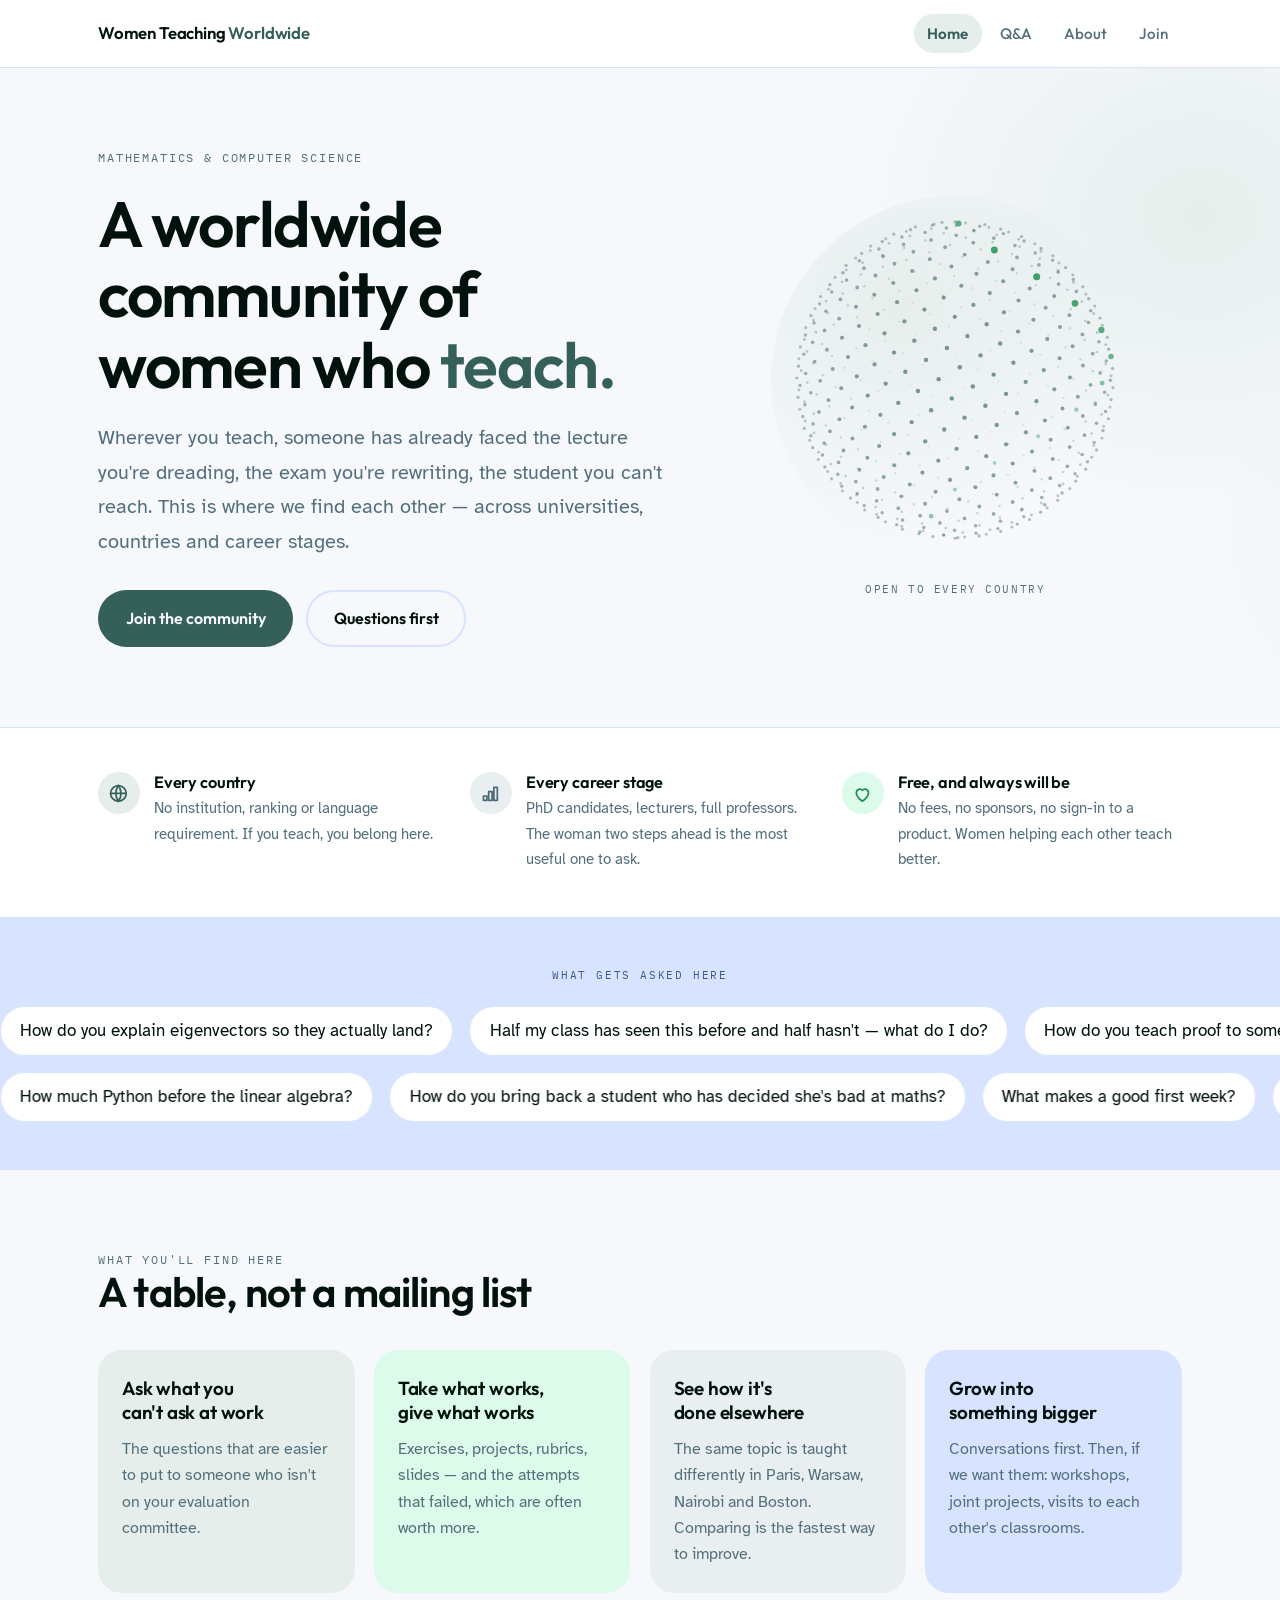
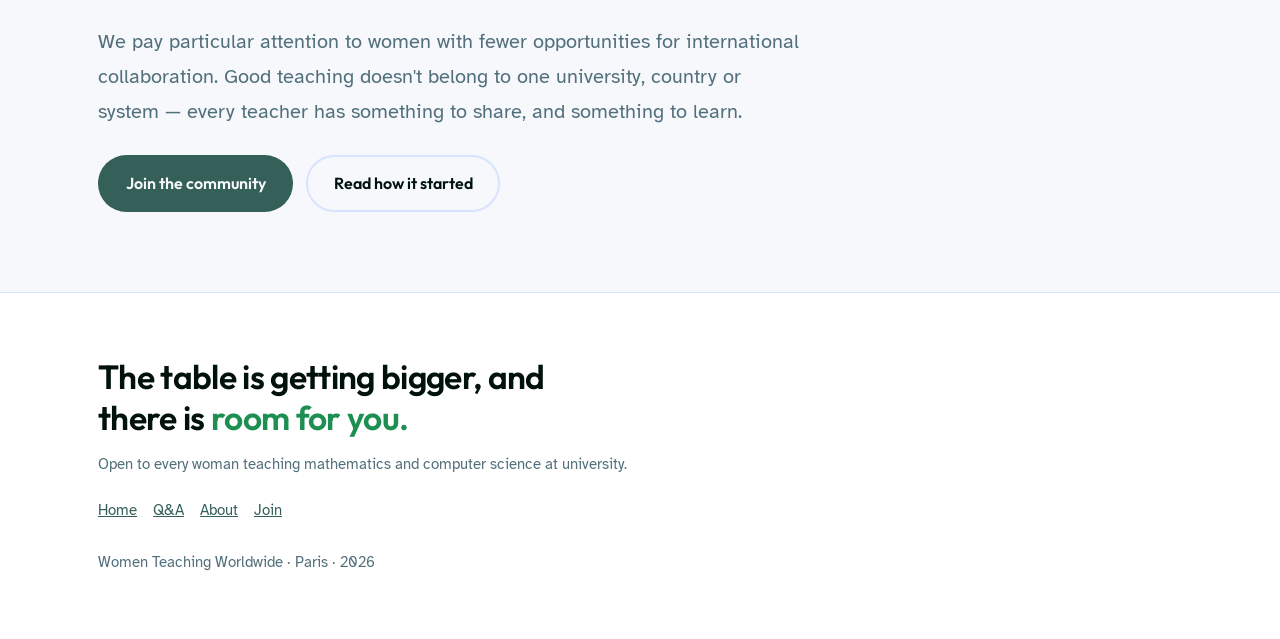
==== commit 2dfa54dd: "Recolour the site to the sea / slate / spring-green palette" ====
--- a/docs/index.html
+++ b/docs/index.html
@@ -48,8 +48,8 @@
   <div class="wrap">
     <div class="promise-grid">
       <div class="promise-item">
-        <span class="pin" style="background:var(--wash-blue)">
-          <svg viewBox="0 0 24 24" fill="none" stroke="var(--blue)" stroke-width="2" stroke-linecap="round" aria-hidden="true">
+        <span class="pin" style="background:var(--wash-sea)">
+          <svg viewBox="0 0 24 24" fill="none" stroke="var(--sea)" stroke-width="2" stroke-linecap="round" aria-hidden="true">
             <circle cx="12" cy="12" r="9"></circle><path d="M3 12h18"></path><path d="M12 3a15 15 0 0 1 0 18a15 15 0 0 1 0-18z"></path>
           </svg>
         </span>
@@ -59,8 +59,8 @@
         </div>
       </div>
       <div class="promise-item">
-        <span class="pin" style="background:var(--wash-cyan)">
-          <svg viewBox="0 0 24 24" fill="none" stroke="var(--cyan)" stroke-width="2" stroke-linecap="round" stroke-linejoin="round" aria-hidden="true">
+        <span class="pin" style="background:var(--wash-slate)">
+          <svg viewBox="0 0 24 24" fill="none" stroke="var(--slate)" stroke-width="2" stroke-linecap="round" stroke-linejoin="round" aria-hidden="true">
             <path d="M4 20h4v-5H4z"></path><path d="M10 20h4V10h-4z"></path><path d="M16 20h4V5h-4z"></path>
           </svg>
         </span>
@@ -70,8 +70,8 @@
         </div>
       </div>
       <div class="promise-item">
-        <span class="pin" style="background:var(--wash-rose)">
-          <svg viewBox="0 0 24 24" fill="none" stroke="var(--rose)" stroke-width="2" stroke-linecap="round" stroke-linejoin="round" aria-hidden="true">
+        <span class="pin" style="background:var(--wash-spark)">
+          <svg viewBox="0 0 24 24" fill="none" stroke="var(--spark)" stroke-width="2" stroke-linecap="round" stroke-linejoin="round" aria-hidden="true">
             <path d="M12 21s-7-4.6-7-10a4 4 0 0 1 7-2.6A4 4 0 0 1 19 11c0 5.4-7 10-7 10z"></path>
           </svg>
         </span>
@@ -109,19 +109,19 @@
     <p class="eyebrow">What you'll find here</p>
     <h2>A table, not a mailing list</h2>
     <div class="cards">
-      <div class="card-soft c-blue">
+      <div class="card-soft c-sea">
         <h3>Ask what you can't ask at work</h3>
         <p>The questions that are easier to put to someone who isn't on your evaluation committee.</p>
       </div>
-      <div class="card-soft c-rose">
+      <div class="card-soft c-spark">
         <h3>Take what works, give what works</h3>
         <p>Exercises, projects, rubrics, slides — and the attempts that failed, which are often worth more.</p>
       </div>
-      <div class="card-soft c-cyan">
+      <div class="card-soft c-slate">
         <h3>See how it's done elsewhere</h3>
         <p>The same topic is taught differently in Paris, Warsaw, Nairobi and Boston. Comparing is the fastest way to improve.</p>
       </div>
-      <div class="card-soft c-indigo">
+      <div class="card-soft c-mist">
         <h3>Grow into something bigger</h3>
         <p>Conversations first. Then, if we want them: workshops, joint projects, visits to each other's classrooms.</p>
       </div>
--- a/docs/static/style.css
+++ b/docs/static/style.css
@@ -1,10 +1,10 @@
 /* Women Teaching Worldwide — one stylesheet for every page. */
 :root{
-  --bg:#F7F9FC; --surface:#FFFFFF; --line:#DCE4EE;
-  --ink:#0F2135; --ink-soft:#4F6480;
-  --blue:#17528F; --rose:#C8396B; --cyan:#0E7E9C; --indigo:#3B4FA8;
-  --wash-blue:#E4EDF8; --wash-rose:#FBE6EC; --wash-cyan:#DFEFF4; --wash-indigo:#E7E9F8;
-  --globe-dot:#17528F;
+  --bg:#F6F8FC; --surface:#FFFFFF; --line:#D8E4FF;
+  --ink:#00120B; --ink-soft:#52707C;
+  --sea:#35605A; --spark:#1E8F52; --slate:#4E6B77; --mist:#3C5A8F;
+  --wash-sea:#E6EEEC; --wash-spark:#DDFBEA; --wash-slate:#E9EEF1; --wash-mist:#D8E4FF;
+  --globe-dot:#35605A;
   --display:"Outfit","Segoe UI",system-ui,sans-serif;
   --body:"Atkinson Hyperlegible","Helvetica Neue",Arial,sans-serif;
   --mono:"IBM Plex Mono",ui-monospace,Menlo,monospace;
@@ -13,11 +13,11 @@
 }
 @media (prefers-color-scheme:dark){
   :root:not([data-theme="light"]){
-    --bg:#0C131D; --surface:#131C28; --line:#253244;
-    --ink:#E9F0F8; --ink-soft:#93A6BC;
-    --blue:#74AEEC; --rose:#F2799F; --cyan:#4FC2DC; --indigo:#93A0F2;
-    --wash-blue:#102235; --wash-rose:#2A1724; --wash-cyan:#0F2430; --wash-indigo:#191C34;
-    --globe-dot:#74AEEC;
+    --bg:#00120B; --surface:#0A1C16; --line:#1D342C;
+    --ink:#D8E4FF; --ink-soft:#6B818C;
+    --sea:#31E981; --spark:#7CEFAF; --slate:#9FB3BE; --mist:#AFC6FF;
+    --wash-sea:#0A2219; --wash-spark:#0C2A1C; --wash-slate:#121F24; --wash-mist:#141C2E;
+    --globe-dot:#31E981;
     color-scheme:dark;
   }
 }
@@ -36,7 +36,7 @@
 h2{font-size:clamp(1.7rem,3.8vw,2.6rem);font-weight:600}
 h3{font-size:1.18rem;font-weight:600;line-height:1.3;letter-spacing:-.01em}
 p{margin:0}
-a{color:var(--blue)}
+a{color:var(--sea)}
 .eyebrow{font-family:var(--mono);font-size:.72rem;letter-spacing:.16em;text-transform:uppercase;color:var(--ink-soft);margin:0}
 .lead{font-size:clamp(1.08rem,2.1vw,1.28rem);color:var(--ink-soft);max-width:var(--col)}
 .prose{display:flex;flex-direction:column;gap:1.1rem;max-width:var(--col)}
@@ -47,14 +47,14 @@
 .topbar{background:var(--surface);border-bottom:1px solid var(--line);position:sticky;top:0;z-index:20}
 .topbar .wrap{display:flex;align-items:center;justify-content:space-between;gap:1rem;padding-block:.9rem;flex-wrap:wrap}
 .brand{font-family:var(--display);font-weight:600;font-size:1.05rem;color:var(--ink);text-decoration:none;letter-spacing:-.01em}
-.brand span{color:var(--blue)}
+.brand span{color:var(--sea)}
 .nav{display:flex;gap:.3rem;flex-wrap:wrap}
 .nav a{
   font-family:var(--display);font-weight:500;font-size:.95rem;color:var(--ink-soft);
   text-decoration:none;padding:.4rem .85rem;border-radius:2rem;
 }
-.nav a:hover{background:var(--wash-blue);color:var(--blue)}
-.nav a[aria-current="page"]{background:var(--wash-blue);color:var(--blue);font-weight:600}
+.nav a:hover{background:var(--wash-sea);color:var(--sea)}
+.nav a[aria-current="page"]{background:var(--wash-sea);color:var(--sea);font-weight:600}
 
 .btn{
   display:inline-block;font-family:var(--display);font-size:1rem;font-weight:600;
@@ -62,25 +62,25 @@
   transition:transform .14s ease,border-color .14s ease,color .14s ease;cursor:pointer;
 }
 .btn:hover{transform:translateY(-2px)}
-.btn-primary{background:var(--blue);color:#F7F9FC}
-@media (prefers-color-scheme:dark){:root:not([data-theme="light"]) .btn-primary{color:#0C131D}}
+.btn-primary{background:var(--sea);color:#F6F8FC}
+@media (prefers-color-scheme:dark){:root:not([data-theme="light"]) .btn-primary{color:#00120B}}
 .btn-ghost{border-color:var(--line);color:var(--ink)}
-.btn-ghost:hover{border-color:var(--blue);color:var(--blue)}
+.btn-ghost:hover{border-color:var(--sea);color:var(--sea)}
 .cta-row{display:flex;flex-wrap:wrap;gap:.8rem;margin-top:.6rem}
 
 /* welcome */
 .welcome{position:relative;overflow:hidden}
 .welcome::before{
   content:"";position:absolute;inset:-20% -20% auto auto;width:70rem;height:50rem;z-index:-1;
-  background:radial-gradient(30rem 26rem at 70% 35%,var(--wash-blue),transparent 70%),
-             radial-gradient(24rem 20rem at 95% 75%,var(--wash-cyan),transparent 70%);
+  background:radial-gradient(30rem 26rem at 70% 35%,var(--wash-sea),transparent 70%),
+             radial-gradient(24rem 20rem at 95% 75%,var(--wash-slate),transparent 70%);
 }
 .welcome-grid{display:grid;grid-template-columns:minmax(0,1.25fr) minmax(0,1fr);gap:clamp(2rem,5vw,4rem);align-items:center}
 .welcome-copy{display:flex;flex-direction:column;gap:1.3rem;min-width:0}
-.welcome h1 .hl{color:var(--blue)}
+.welcome h1 .hl{color:var(--sea)}
 .globe-box{min-width:0;display:flex;flex-direction:column;align-items:center;gap:1rem}
 .globe-shell{position:relative;width:100%;max-width:23rem;aspect-ratio:1;border-radius:50%;
-  background:radial-gradient(circle at 34% 30%,var(--wash-blue),transparent 68%)}
+  background:radial-gradient(circle at 34% 30%,var(--wash-sea),transparent 68%)}
 .globe-shell canvas{width:100%;height:100%;display:block}
 .globe-cap{font-family:var(--mono);font-size:.7rem;letter-spacing:.14em;text-transform:uppercase;color:var(--ink-soft);text-align:center}
 
@@ -98,14 +98,14 @@
 .cards{display:grid;grid-template-columns:repeat(auto-fit,minmax(16rem,1fr));gap:1.2rem;margin-top:2.2rem}
 .card-soft{border-radius:1.5rem;padding:1.6rem 1.5rem;display:flex;flex-direction:column;gap:.7rem;min-width:0}
 .card-soft p{font-size:.97rem;color:var(--ink-soft)}
-.c-blue{background:var(--wash-blue)}
-.c-rose{background:var(--wash-rose)}
-.c-cyan{background:var(--wash-cyan)}
-.c-indigo{background:var(--wash-indigo)}
+.c-sea{background:var(--wash-sea)}
+.c-spark{background:var(--wash-spark)}
+.c-slate{background:var(--wash-slate)}
+.c-mist{background:var(--wash-mist)}
 
 /* questions marquee */
-.questions{background:var(--wash-indigo);overflow:hidden;position:relative;padding-block:clamp(2.2rem,4vw,3rem)}
-.q-label{font-family:var(--mono);font-size:.7rem;letter-spacing:.16em;text-transform:uppercase;color:var(--indigo);text-align:center;margin:0 0 1.3rem}
+.questions{background:var(--wash-mist);overflow:hidden;position:relative;padding-block:clamp(2.2rem,4vw,3rem)}
+.q-label{font-family:var(--mono);font-size:.7rem;letter-spacing:.16em;text-transform:uppercase;color:var(--mist);text-align:center;margin:0 0 1.3rem}
 .track{display:flex;width:max-content;gap:1rem;will-change:transform}
 .track-a{animation:slide 58s linear infinite}
 .track-b{animation:slide 72s linear infinite reverse;margin-top:1rem}
@@ -118,29 +118,29 @@
 .story{background:var(--surface);border-block:1px solid var(--line)}
 .quote{font-family:var(--display);font-weight:500;font-size:clamp(1.35rem,3.2vw,2rem);line-height:1.3;
   color:var(--ink);max-width:40rem;margin:1.6rem 0;padding:1.4rem 1.6rem;
-  background:var(--wash-rose);border-radius:1.25rem 1.25rem 1.25rem .35rem}
+  background:var(--wash-spark);border-radius:1.25rem 1.25rem 1.25rem .35rem}
 
 /* people */
 .people{display:grid;grid-template-columns:repeat(auto-fit,minmax(16rem,1fr));gap:2rem;margin-top:2.4rem}
 .person{display:flex;gap:1.2rem;align-items:center;min-width:0}
-.portrait{width:7rem;height:7rem;flex:0 0 7rem;border-radius:50%;overflow:hidden;background:var(--wash-cyan);
+.portrait{width:7rem;height:7rem;flex:0 0 7rem;border-radius:50%;overflow:hidden;background:var(--wash-slate);
   display:grid;place-items:center;border:4px solid var(--surface);box-shadow:0 10px 26px -16px rgba(0,0,0,.45)}
 .portrait img{width:100%;height:100%;object-fit:cover;display:block}
-.portrait span{font-family:var(--display);font-weight:600;font-size:1.9rem;color:var(--cyan)}
+.portrait span{font-family:var(--display);font-weight:600;font-size:1.9rem;color:var(--slate)}
 .person-body{min-width:0;display:flex;flex-direction:column;gap:.25rem}
-.person-role{font-family:var(--mono);font-size:.7rem;letter-spacing:.12em;text-transform:uppercase;color:var(--blue)}
+.person-role{font-family:var(--mono);font-size:.7rem;letter-spacing:.12em;text-transform:uppercase;color:var(--sea)}
 .person-body p:last-child{color:var(--ink-soft);font-size:.95rem}
 
 /* q&a */
 .qa-list{margin-top:2rem;display:flex;flex-direction:column;gap:.7rem;max-width:48rem}
 details.qa{background:var(--surface);border:1px solid var(--line);border-radius:1rem;padding:0}
-details.qa[open]{border-color:var(--blue)}
+details.qa[open]{border-color:var(--sea)}
 details.qa summary{
   font-family:var(--display);font-weight:600;font-size:1.05rem;color:var(--ink);
   padding:1rem 1.3rem;cursor:pointer;list-style:none;display:flex;justify-content:space-between;gap:1rem;align-items:center;
 }
 details.qa summary::-webkit-details-marker{display:none}
-details.qa summary::after{content:"+";font-family:var(--mono);color:var(--blue);font-size:1.3rem;line-height:1;flex:0 0 auto}
+details.qa summary::after{content:"+";font-family:var(--mono);color:var(--sea);font-size:1.3rem;line-height:1;flex:0 0 auto}
 details.qa[open] summary::after{content:"\2013"}
 details.qa .answer{padding:0 1.3rem 1.2rem;color:var(--ink-soft);font-size:.99rem}
 details.qa .answer p + p{margin-top:.8rem}
@@ -148,7 +148,7 @@
 .qa-group h2{font-size:clamp(1.3rem,2.6vw,1.7rem)}
 
 /* connect */
-.connect{background:var(--wash-blue)}
+.connect{background:var(--wash-sea)}
 .connect .note{margin-top:1.5rem;padding:1.1rem 1.3rem;background:var(--surface);border-radius:1rem;
   font-size:.95rem;color:var(--ink-soft);max-width:44rem}
 .chips{display:flex;flex-wrap:wrap;gap:.6rem;margin-top:1.2rem}
@@ -168,21 +168,21 @@
   border:1px solid var(--line);border-radius:.75rem;padding:.72rem .85rem;width:100%}
 textarea{resize:vertical;min-height:5.5rem}
 input:focus-visible,select:focus-visible,textarea:focus-visible,button:focus-visible,a:focus-visible,summary:focus-visible{
-  outline:2px solid var(--blue);outline-offset:2px}
+  outline:2px solid var(--sea);outline-offset:2px}
 fieldset{border:0;padding:0;margin:0;min-width:0}
 .checks{display:flex;flex-wrap:wrap;gap:.55rem;margin-top:.6rem}
 .checks label{display:inline-flex;align-items:center;gap:.5rem;font-family:var(--body);
   font-size:.92rem;text-transform:none;letter-spacing:0;color:var(--ink);
   border:1px solid var(--line);border-radius:2rem;padding:.42rem .95rem;cursor:pointer}
-.checks label:hover{border-color:var(--blue);background:var(--wash-blue)}
-.checks input{accent-color:var(--blue);margin:0}
+.checks label:hover{border-color:var(--sea);background:var(--wash-sea)}
+.checks input{accent-color:var(--sea);margin:0}
 .form-foot{display:flex;flex-wrap:wrap;gap:.9rem;align-items:center;margin-top:1.6rem}
 .status{font-size:.92rem;color:var(--ink-soft)}
 .privacy{margin-top:1.6rem;padding-top:1.4rem;border-top:1px solid var(--line);font-size:.85rem;line-height:1.65;color:var(--ink-soft)}
-.privacy strong{font-family:var(--mono);font-size:.7rem;letter-spacing:.12em;text-transform:uppercase;color:var(--blue);display:block;margin-bottom:.5rem;font-weight:500}
+.privacy strong{font-family:var(--mono);font-size:.7rem;letter-spacing:.12em;text-transform:uppercase;color:var(--sea);display:block;margin-bottom:.5rem;font-weight:500}
 
 /* contact */
-.contact{background:var(--wash-cyan)}
+.contact{background:var(--wash-slate)}
 .contact-grid{display:grid;grid-template-columns:repeat(auto-fit,minmax(16rem,1fr));gap:1.2rem;margin-top:2rem}
 .contact-card{background:var(--surface);border-radius:1.5rem;padding:1.7rem 1.6rem;min-width:0;display:flex;flex-direction:column;gap:.6rem}
 .contact-card p{font-size:.97rem;color:var(--ink-soft)}
@@ -194,7 +194,7 @@
 footer .wrap{padding-block:clamp(2.5rem,6vw,4rem);display:flex;flex-direction:column;gap:.9rem;align-items:flex-start}
 footer p{font-size:.92rem;color:var(--ink-soft)}
 .sig{font-family:var(--display);font-weight:600;font-size:clamp(1.4rem,3.6vw,2.1rem);line-height:1.2;color:var(--ink);max-width:24ch;letter-spacing:-.02em}
-.sig em{color:var(--rose);font-style:normal}
+.sig em{color:var(--spark);font-style:normal}
 .foot-nav{display:flex;gap:1rem;flex-wrap:wrap;margin-top:.4rem}
 .foot-nav a{font-size:.92rem}
 
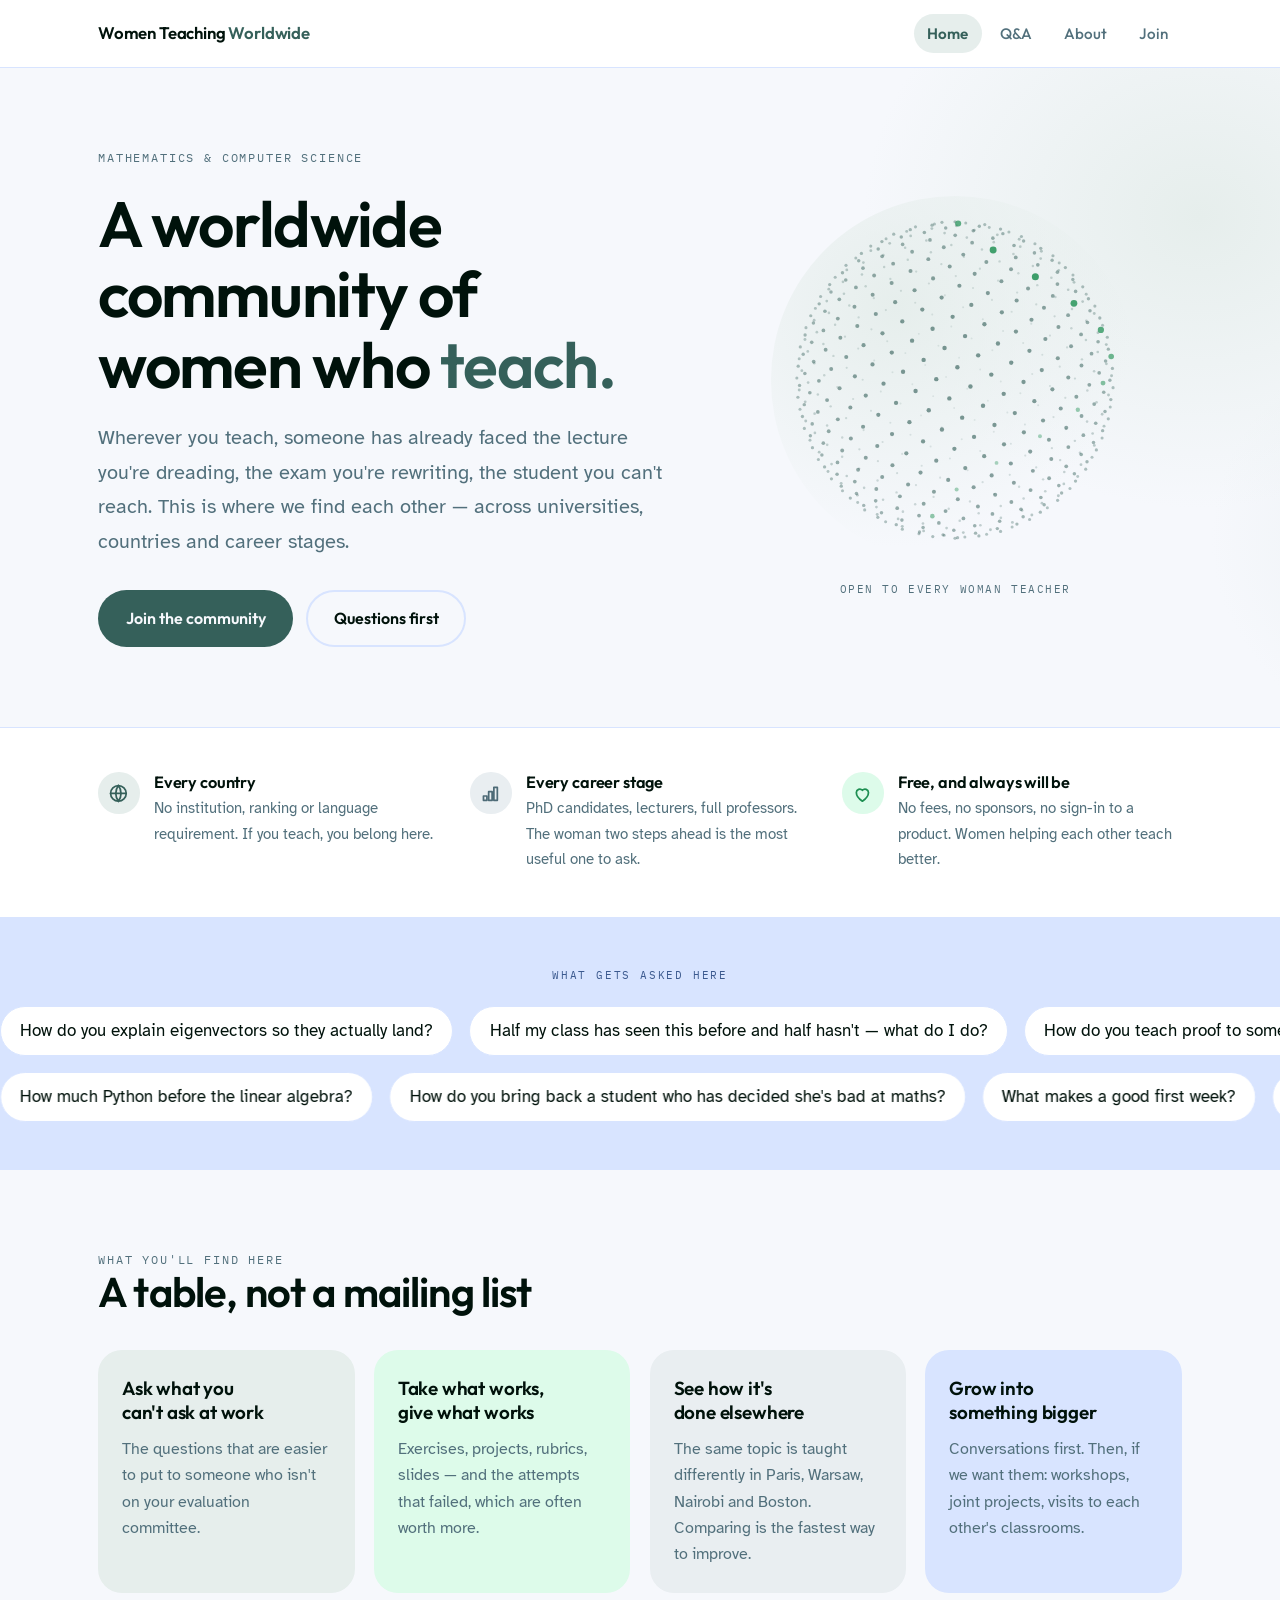
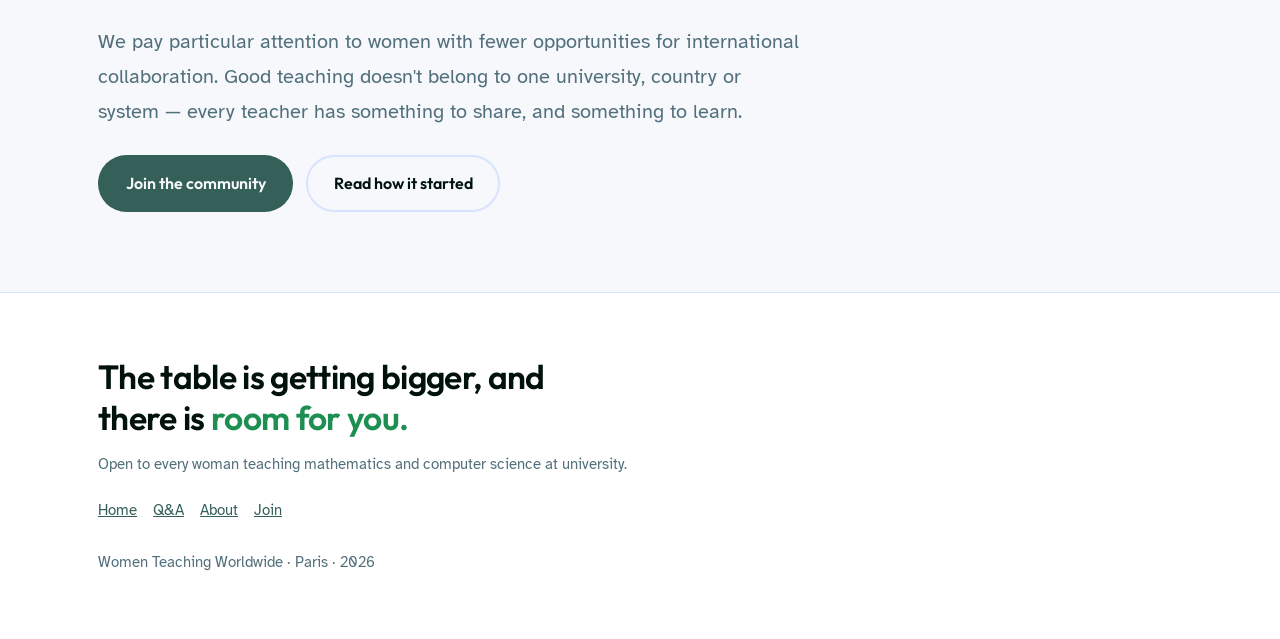
==== commit cd911ad7: "Change the globe caption to 'Open to every woman teacher'" ====
--- a/docs/index.html
+++ b/docs/index.html
@@ -38,7 +38,7 @@
       </div>
       <div class="globe-box">
         <div class="globe-shell"><canvas id="globe" aria-hidden="true"></canvas></div>
-        <p class="globe-cap">Open to every country</p>
+        <p class="globe-cap">Open to every woman teacher</p>
       </div>
     </div>
   </div>
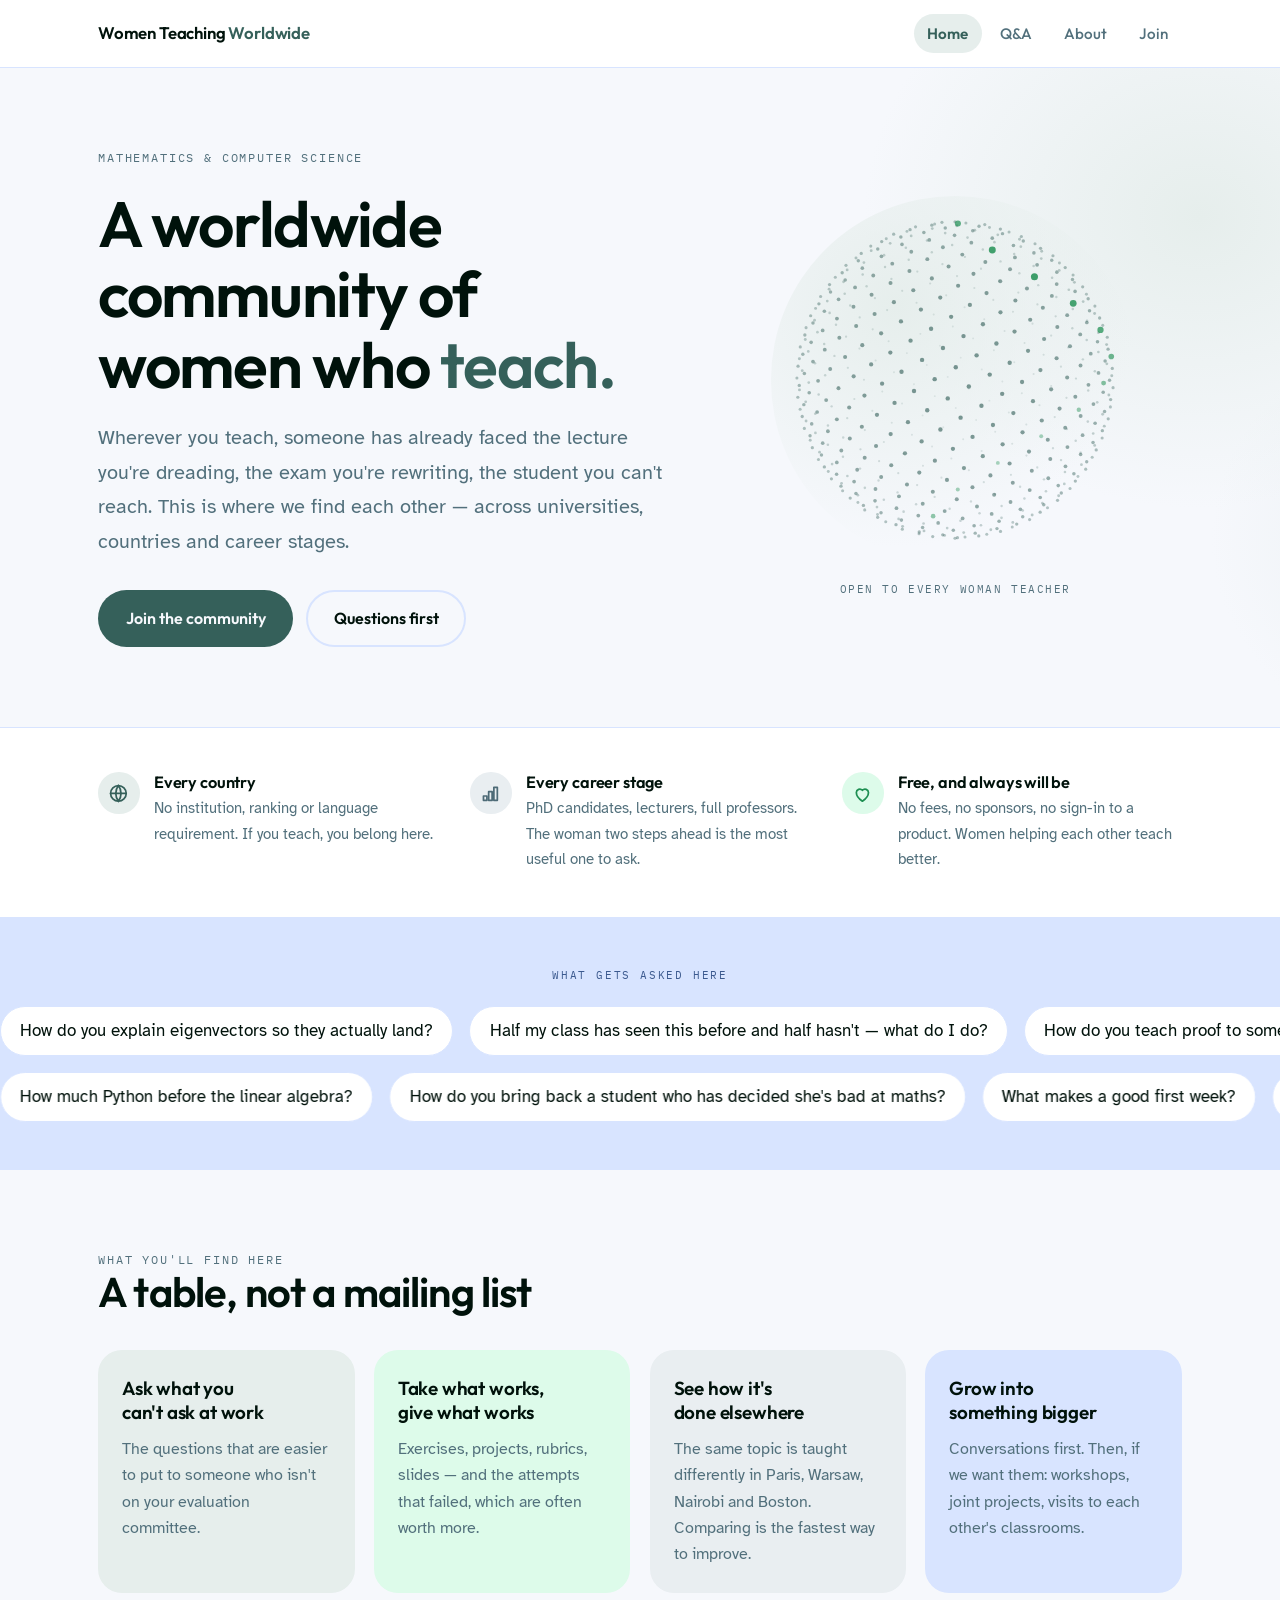
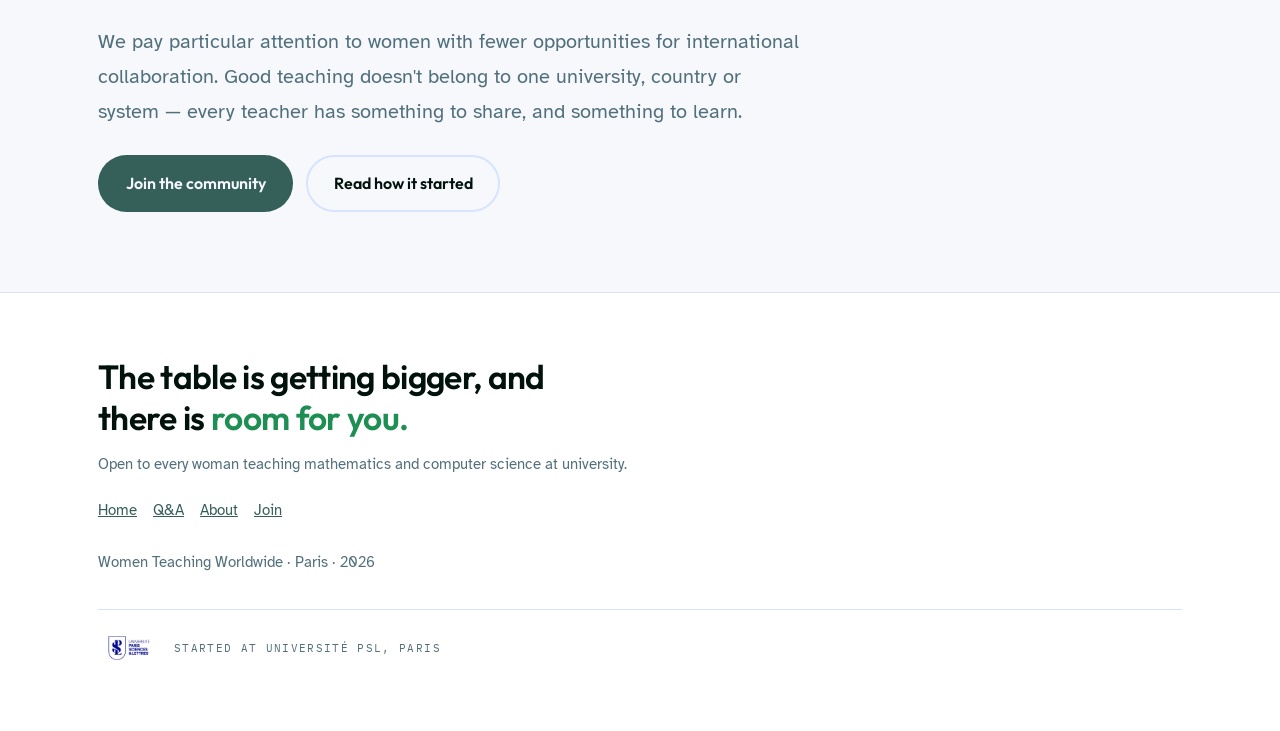
==== commit 100ce224: "Add the PSL logo to the footer; name Maja's field" ====
--- a/docs/index.html
+++ b/docs/index.html
@@ -142,6 +142,7 @@
     <p>Open to every woman teaching mathematics and computer science at university.</p>
     <nav class="foot-nav"><a href="index.html" aria-current="page">Home</a><a href="qa.html">Q&A</a><a href="about.html">About</a><a href="join.html">Join</a></nav>
     <p style="margin-top:.8rem">Women Teaching Worldwide · Paris · 2026</p>
+    <div class="partner"><a href="https://psl.eu" rel="noopener"><img class="partner-logo" src="static/psl-logo.png" alt="Université PSL"></a><p class="logo-caption">Started at Université PSL, Paris</p></div>
 
   </div>
 </footer>
--- a/docs/static/style.css
+++ b/docs/static/style.css
@@ -211,6 +211,5 @@
 
 /* optional partner / institution logo in the footer */
 .partner{display:flex;align-items:center;gap:.9rem;flex-wrap:wrap;margin-top:1.2rem;padding-top:1.2rem;border-top:1px solid var(--line);width:100%}
-.partner img.partner-logo{height:2.6rem;width:auto;max-width:12rem;object-fit:contain}
-@media (prefers-color-scheme:dark){:root:not([data-theme="light"]) .partner img.partner-logo{filter:brightness(0) invert(1);opacity:.85}}
+.partner img.partner-logo{height:2.4rem;width:auto;max-width:13rem;object-fit:contain;background:#fff;padding:.45rem .6rem;border-radius:.45rem;display:block}
 .logo-caption{font-family:var(--mono);font-size:.7rem;letter-spacing:.12em;text-transform:uppercase;color:var(--ink-soft);margin:0}
